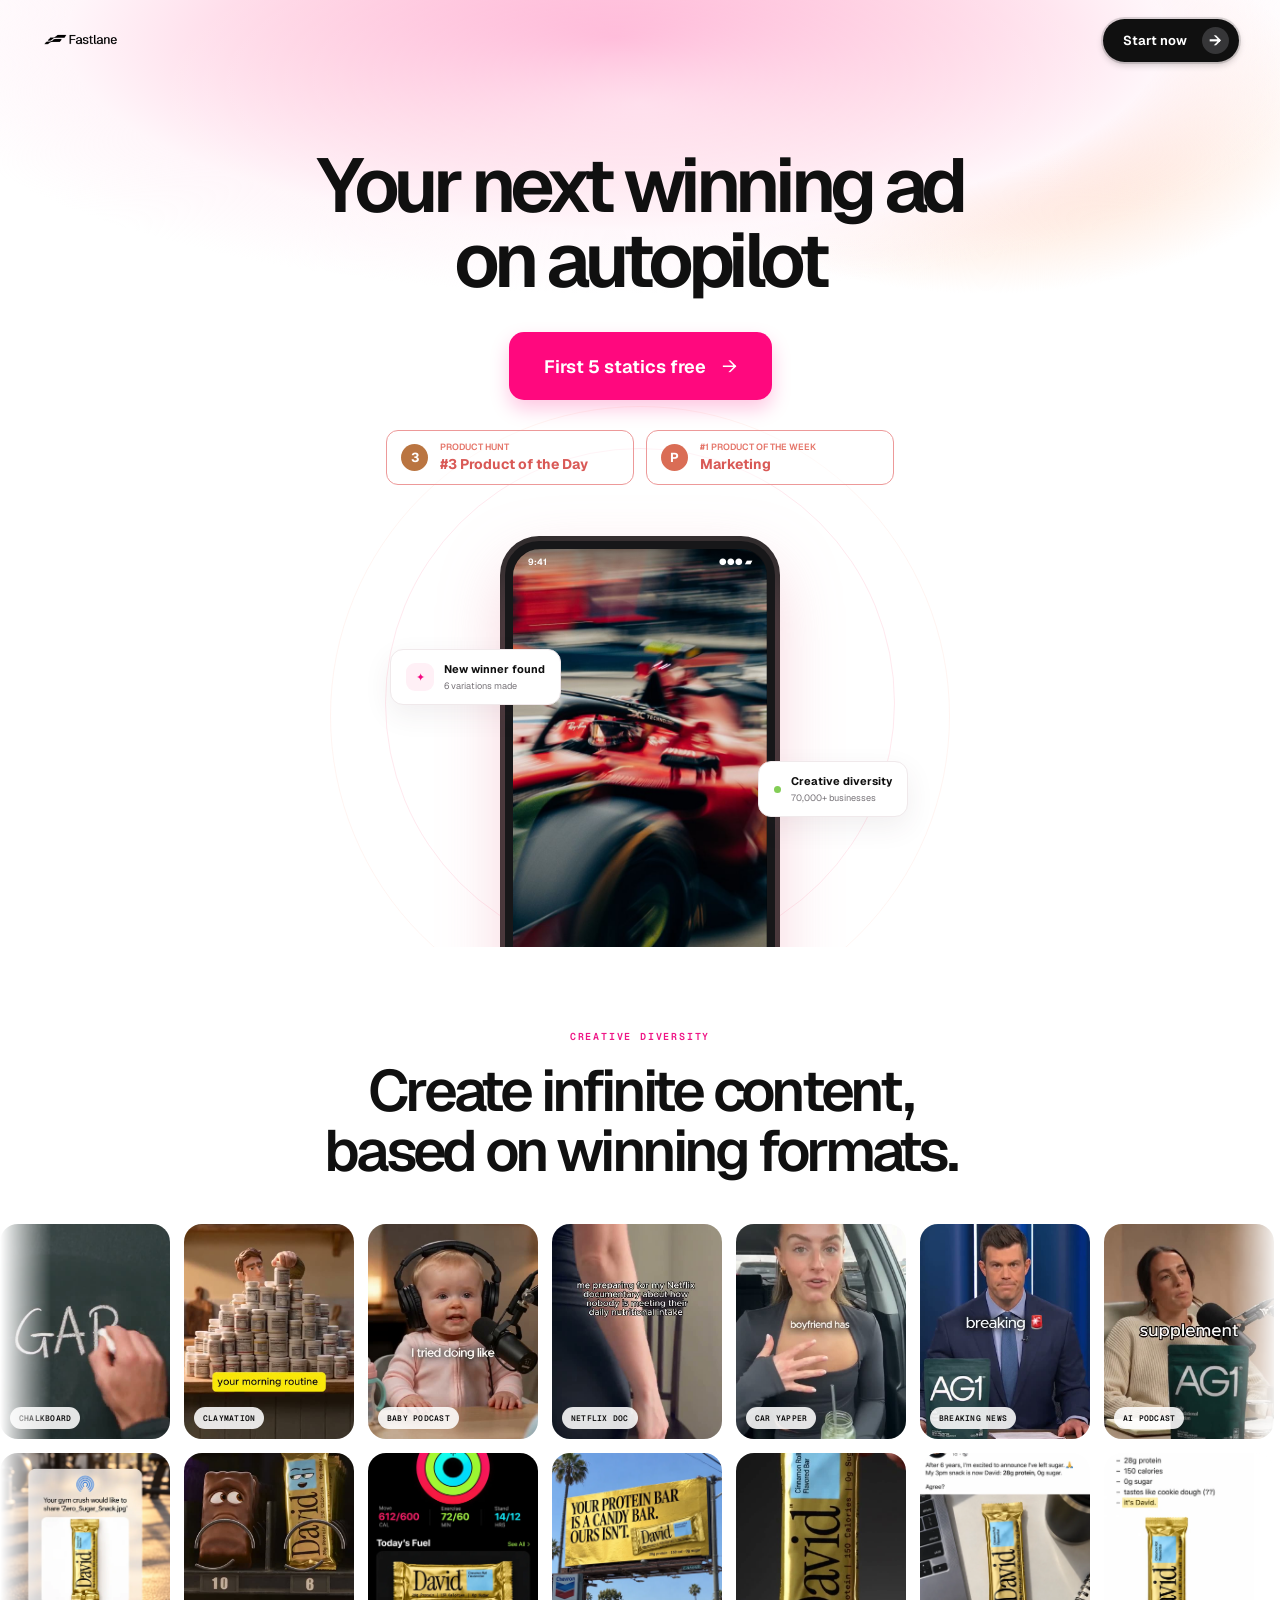
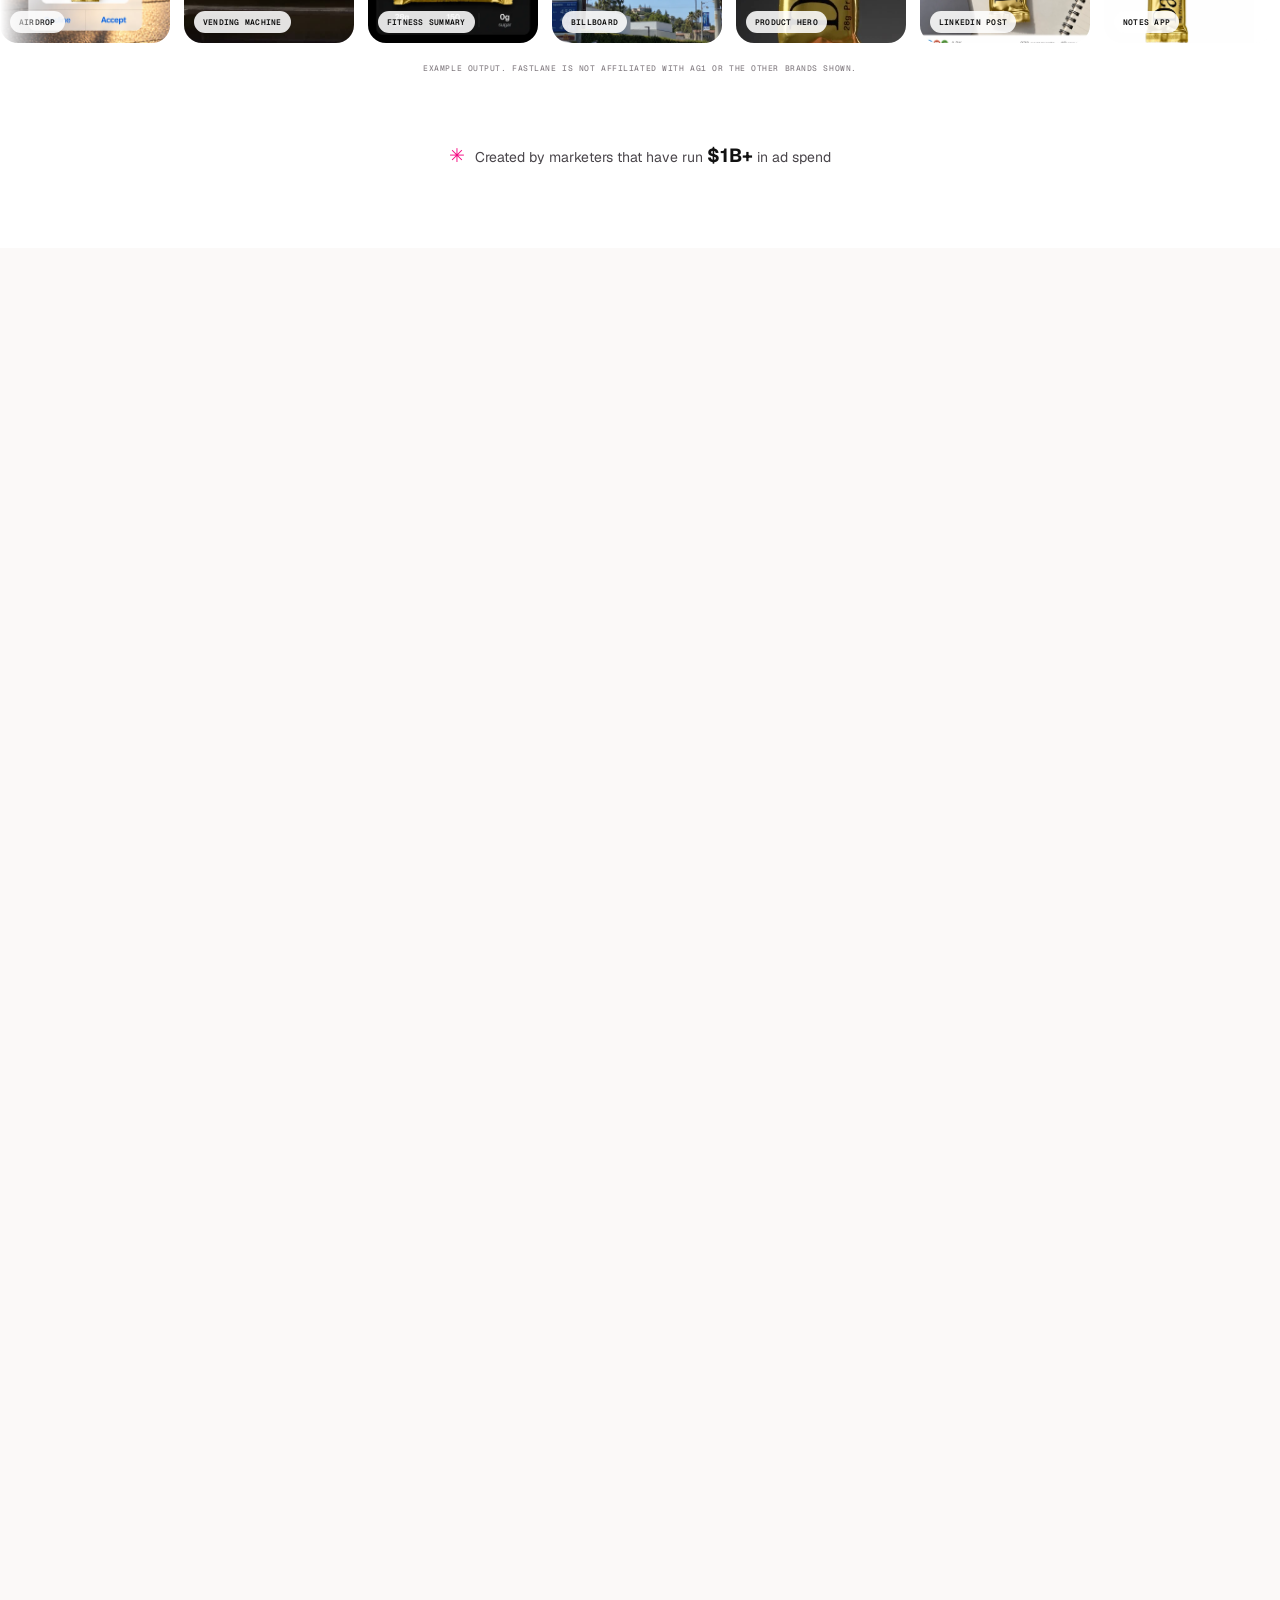
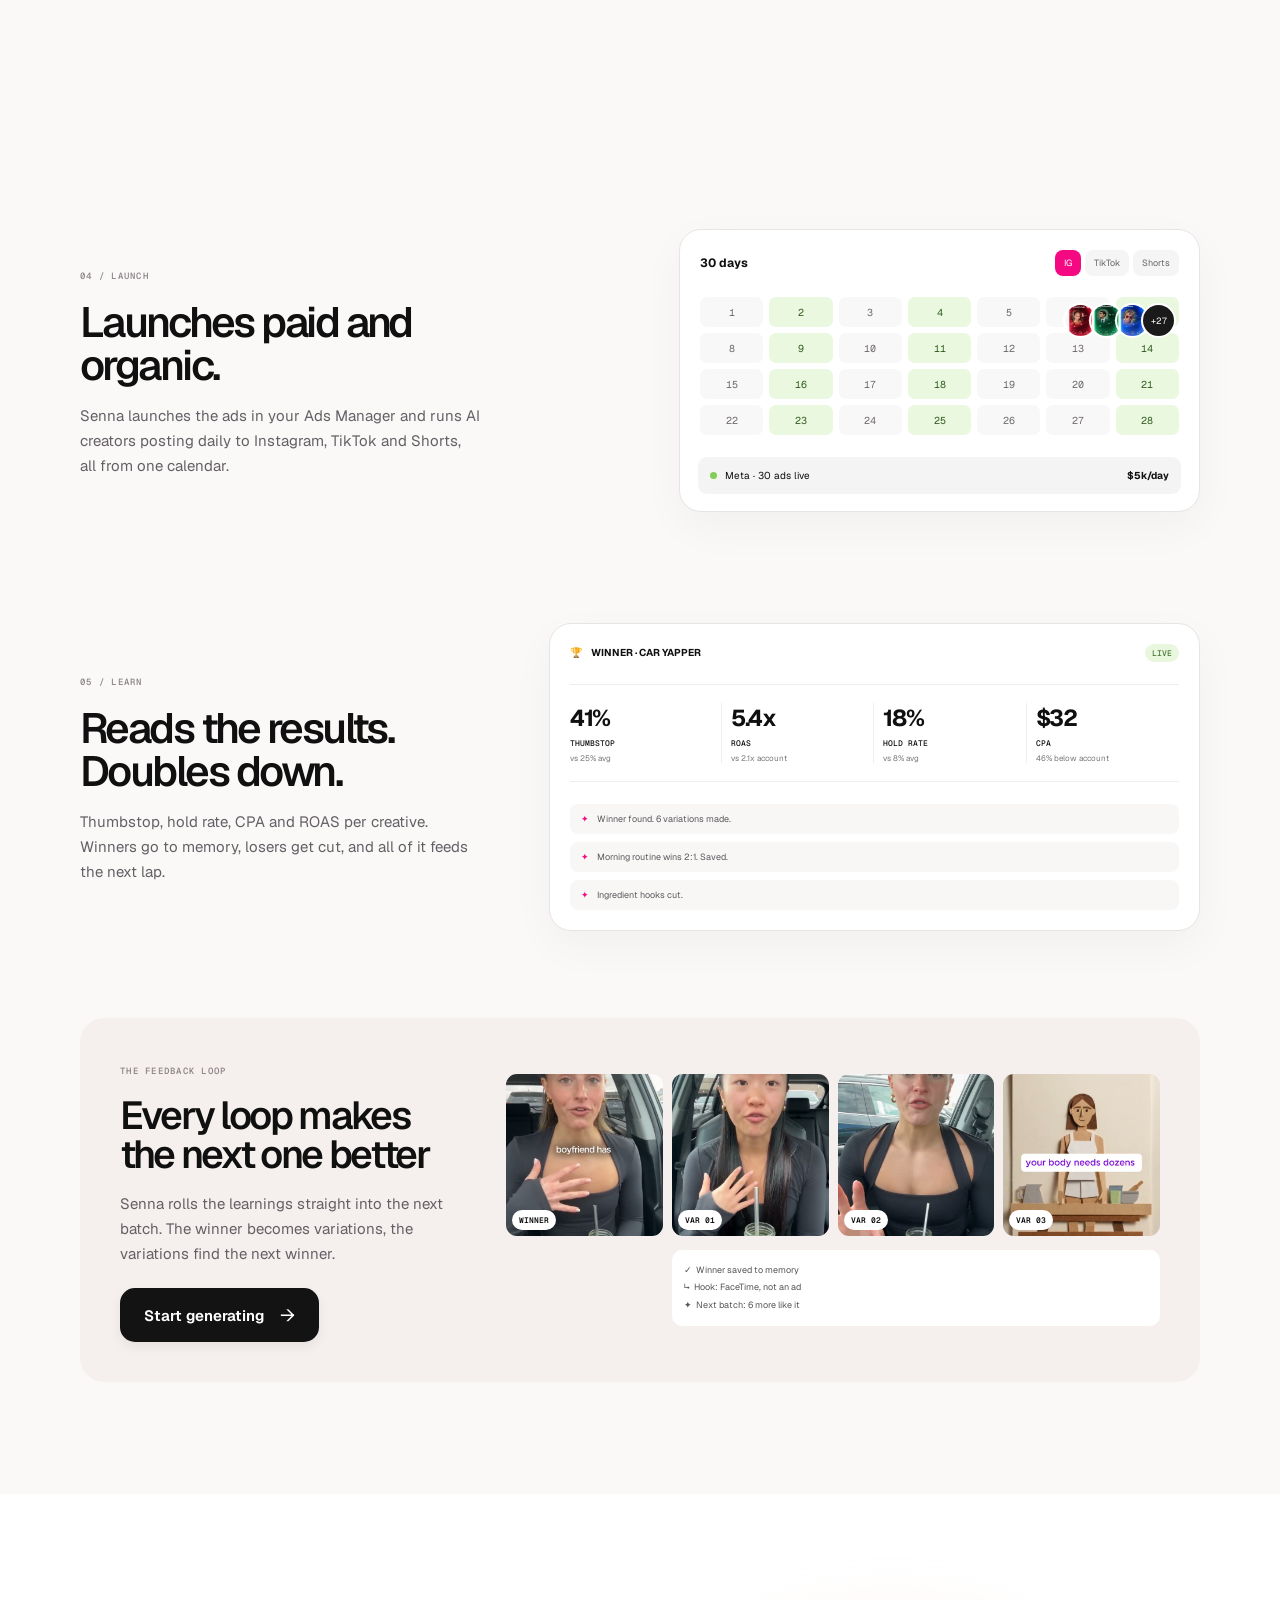
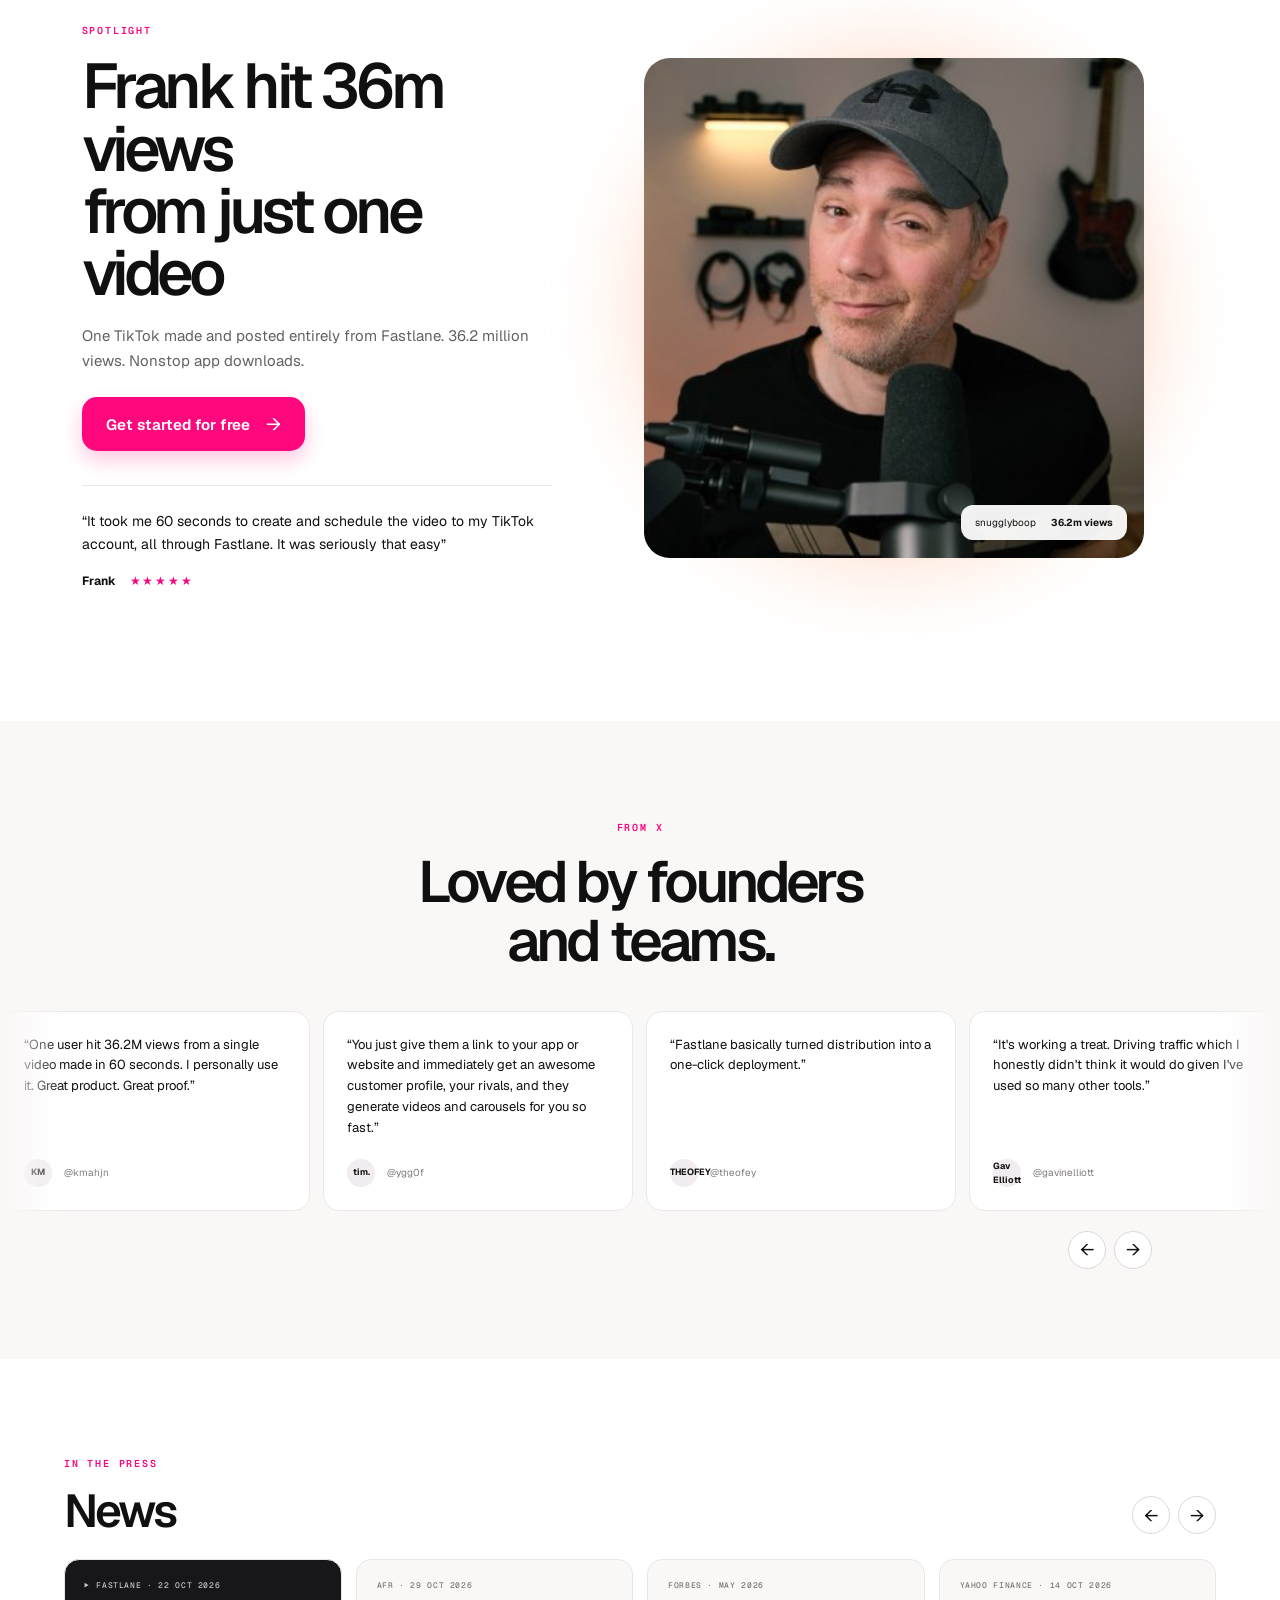
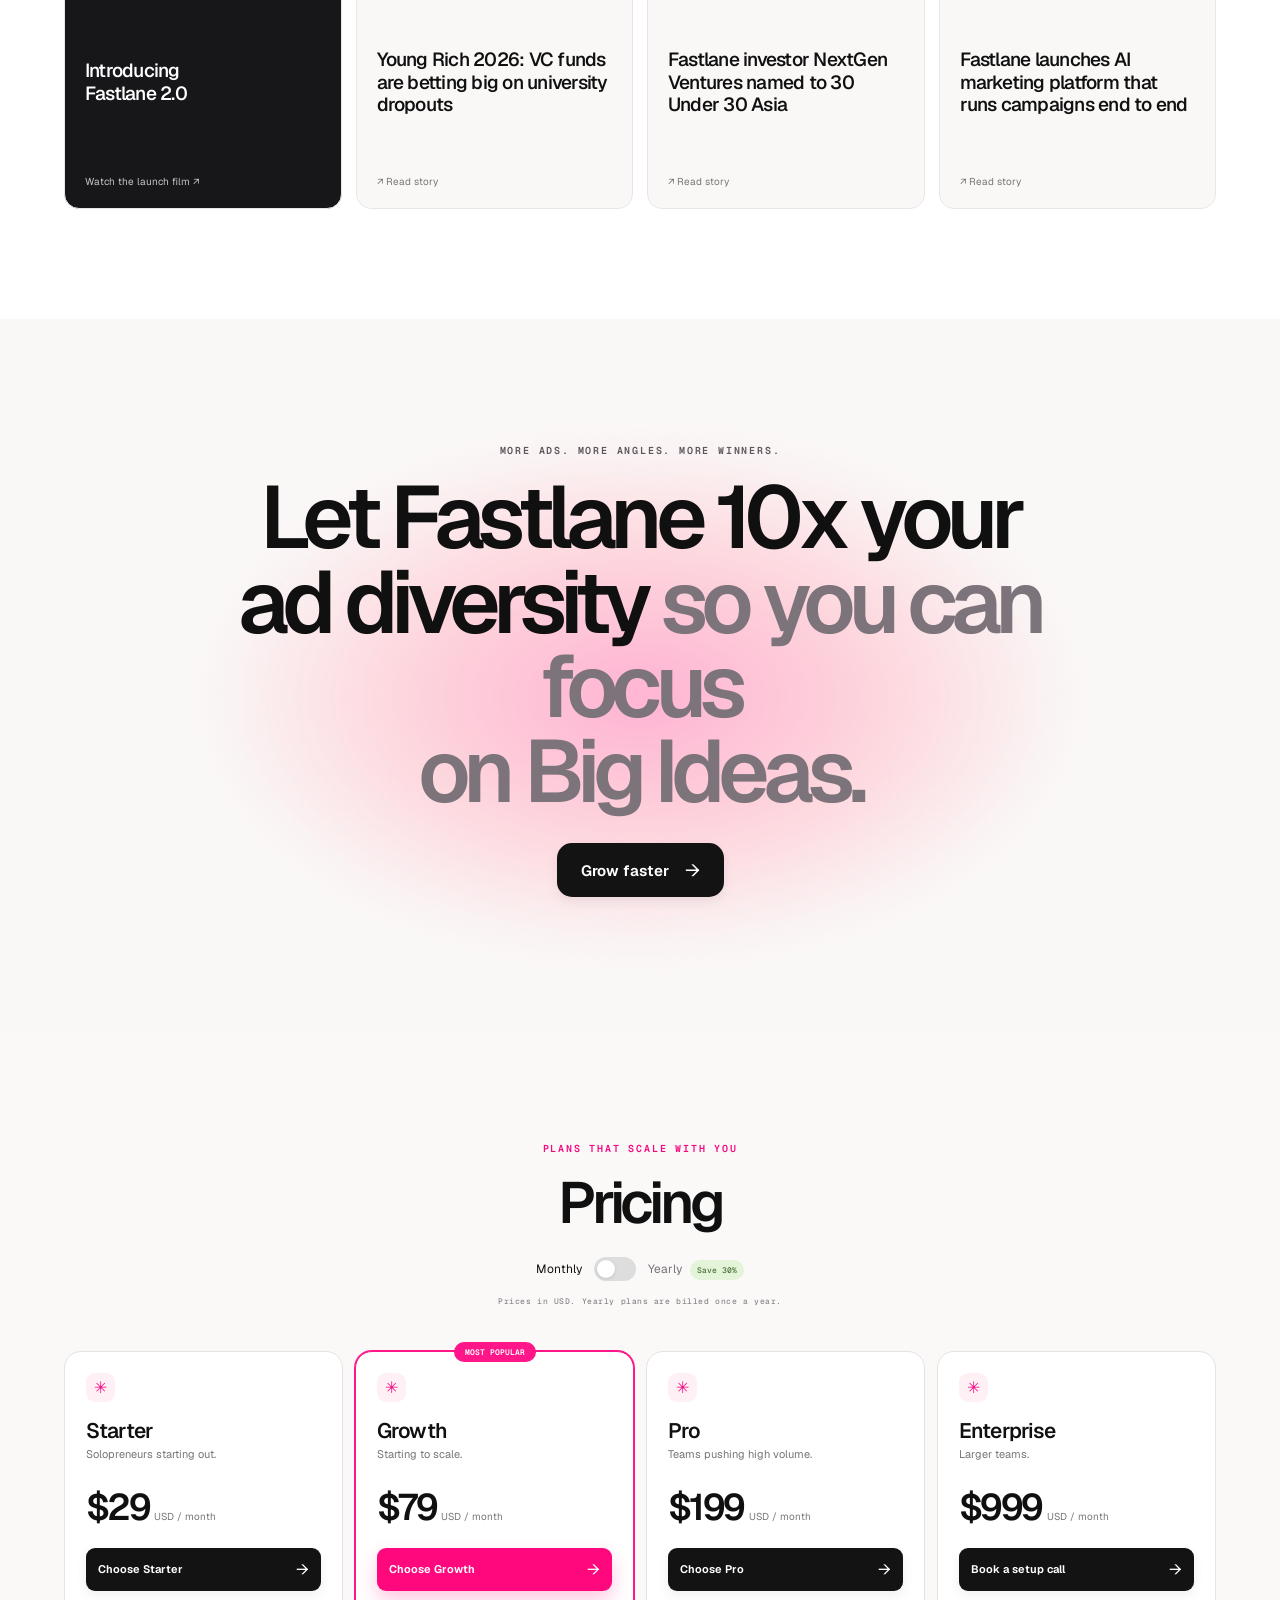
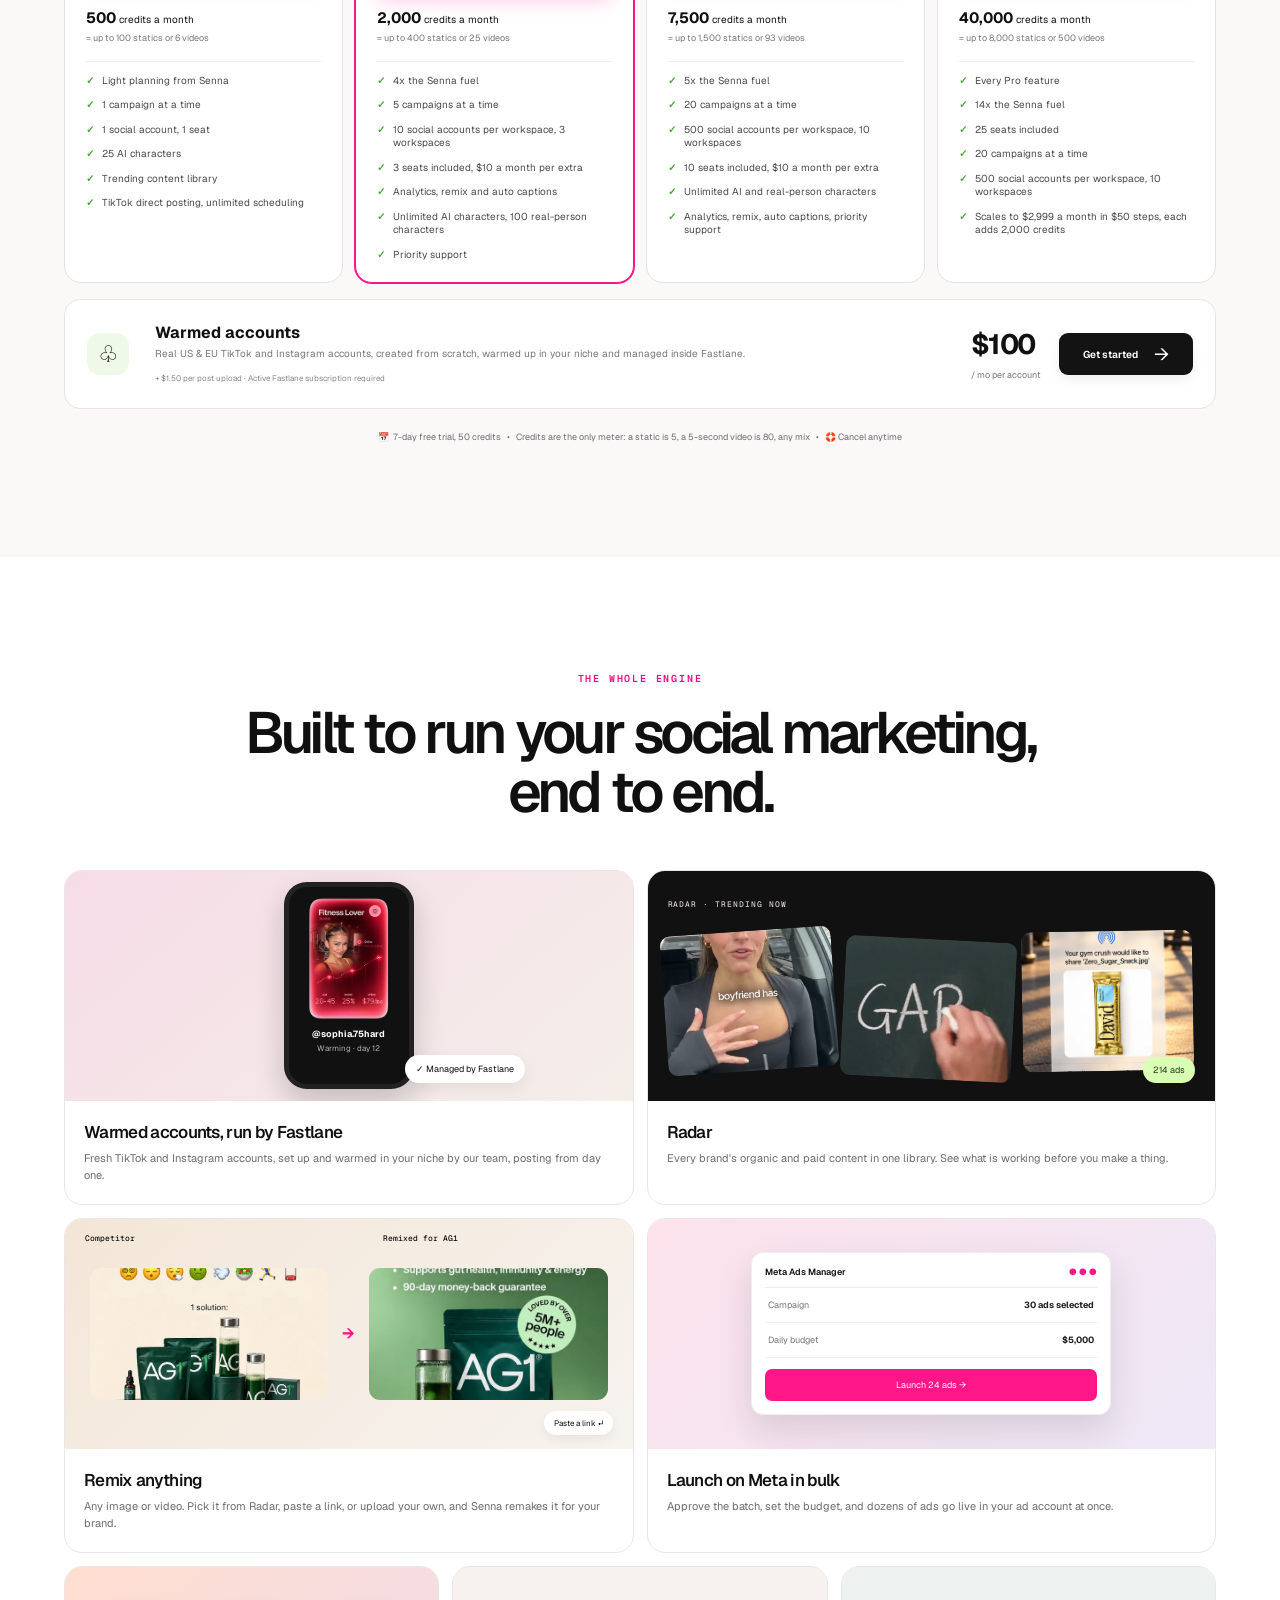
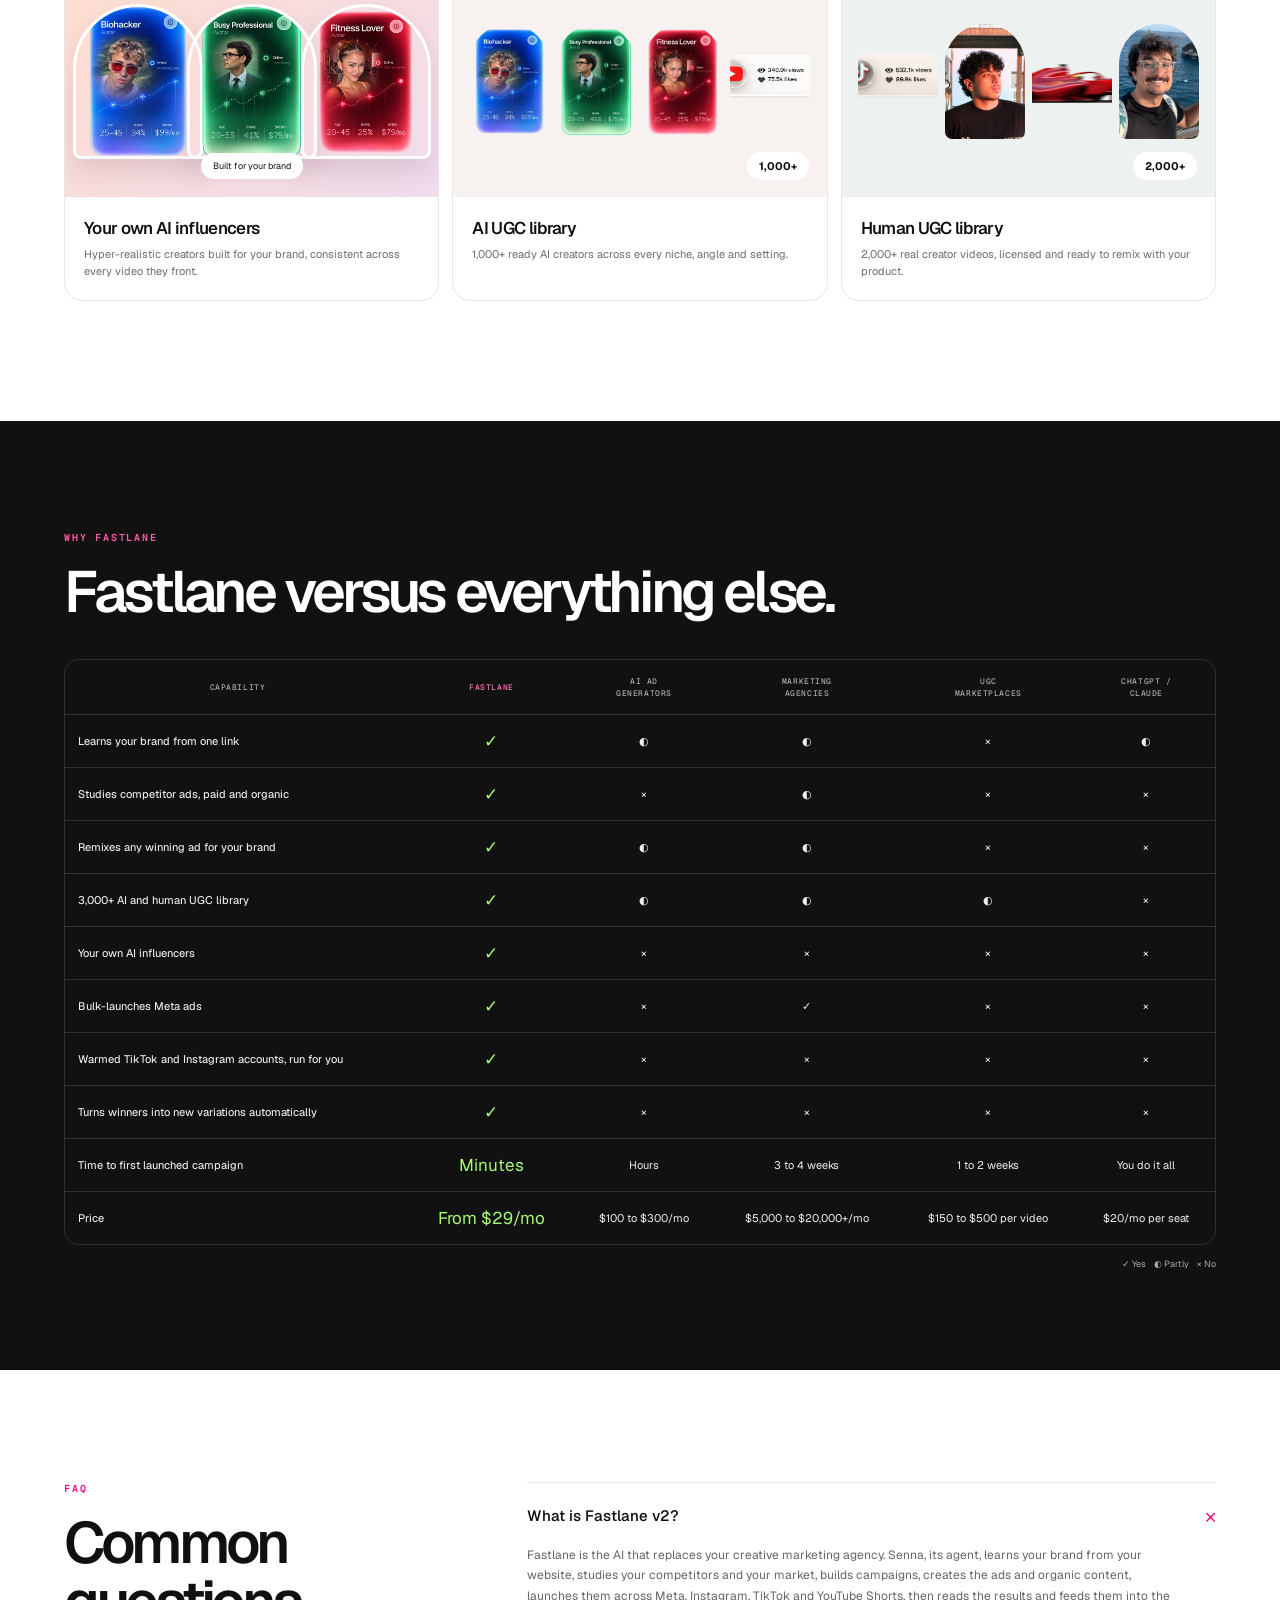
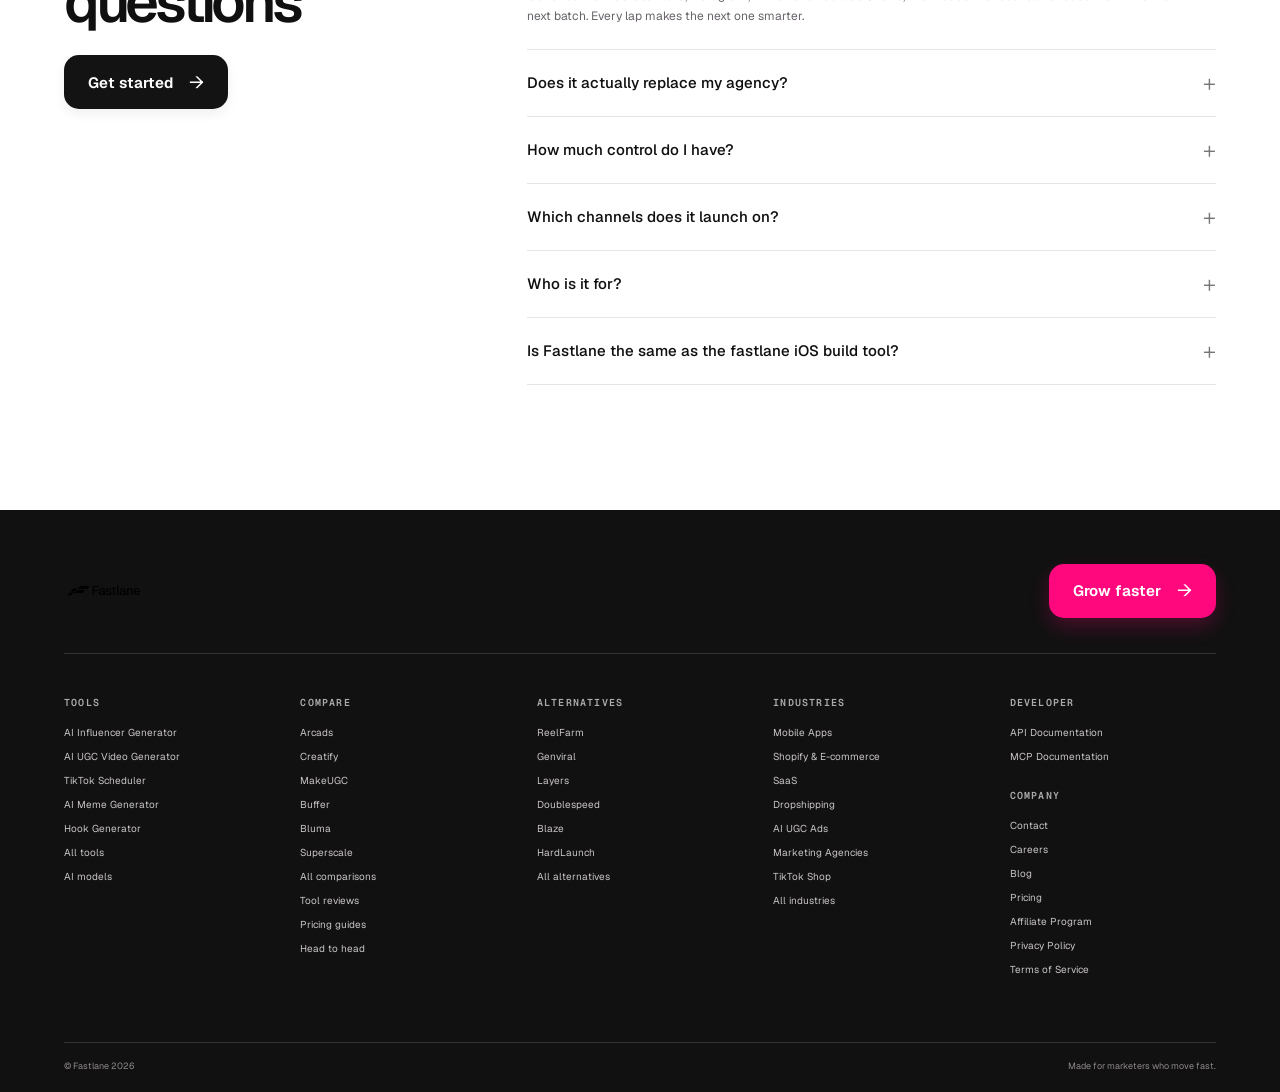
==== index.html @ 66366576 "chore: initialize Aether beta workspace" ====
<!doctype html>
<html lang="en">
<head>
  <meta charset="utf-8">
  <meta name="viewport" content="width=device-width, initial-scale=1">
  <meta name="theme-color" content="#fff8fb">
  <meta name="description" content="Create, launch and scale winning ads with AI. Fastlane learns your brand, creates campaigns and doubles down on what works.">
  <title>Fastlane — Your next winning ad on autopilot</title>
  <link rel="preload" href="assets/Geist_Variable-s.p.0mrjj4bg00-he.woff2" as="font" type="font/woff2" crossorigin>
  <link rel="preload" href="assets/GeistMono_Variable.p.3ms9vq719j3f8.woff2" as="font" type="font/woff2" crossorigin>
  <link rel="stylesheet" href="styles.css">
</head>
<body>
  <header class="site-header">
    <a class="brand" href="#top" aria-label="Fastlane home"><img class="brand-image" src="assets/cCRVzU10YRsZPy9YRYGjZS5Obk.png" alt="Fastlane"></a>
    <a class="header-cta" href="/login.html">Start now <span>→</span></a>
  </header>
  <main id="top">
    <section class="hero">
      <div class="hero-copy reveal">
        <p class="eyebrow">Your AI marketing agent</p>
        <h1>Your next winning ad<br>on autopilot</h1>
        <a class="button button-pink" href="/login.html">First 5 statics free <span>→</span></a>
        <div class="launch-badges" aria-label="Product Hunt awards">
          <a href="https://www.producthunt.com/products/fastlane-3" class="launch-badge"><b class="medal">3</b><span><small>PRODUCT HUNT</small><strong>#3 Product of the Day</strong></span></a>
          <a href="https://www.producthunt.com/products/fastlane-3" class="launch-badge"><b class="ph">P</b><span><small>#1 PRODUCT OF THE WEEK</small><strong>Marketing</strong></span></a>
        </div>
      </div>
      <div class="hero-reel reveal">
        <div class="hero-orbit orbit-one"></div><div class="hero-orbit orbit-two"></div>
        <div class="phone-frame"><div class="phone-top"><span>9:41</span><span>●●●  ▰</span></div><img src="assets/1HBFWPfPYOKKfu3aSBMDZZ5aQo.jpg" alt="A vertical Fastlane creative preview"><div class="phone-caption"><span class="play">▶</span><span>POV: your next winning ad</span></div></div>
        <div class="float-note note-left"><span class="note-icon">✦</span><span><b>New winner found</b><small>6 variations made</small></span></div>
        <div class="float-note note-right"><span class="green-dot"></span><span><b>Creative diversity</b><small>70,000+ businesses</small></span></div>
        <span class="reel-label">MADE WITH FASTLANE</span>
      </div>
      <p class="business-proof">✳ &nbsp;70,000+ businesses in the Fastlane</p>
    </section>

    <section class="creative section-pad" aria-labelledby="creative-title">
      <div class="section-heading reveal"><p class="eyebrow">Creative diversity</p><h2 id="creative-title">Create infinite content,<br>based on winning formats.</h2></div>
      <div class="marquee-window" aria-label="Examples of ads Senna made">
        <div class="marquee-track">
          <div class="creative-card"><img src="assets/v2-ag1-chalkboard-poster.jpg" alt="Chalkboard ad format"><span>CHALKBOARD</span></div>
          <div class="creative-card"><img src="assets/v2-ag1-claymation-poster.jpg" alt="Claymation ad format"><span>CLAYMATION</span></div>
          <div class="creative-card"><img src="assets/v2-ag1-baby-podcast-poster.jpg" alt="Baby podcast ad format"><span>BABY PODCAST</span></div>
          <div class="creative-card"><img src="assets/v2-ag1-netflix-doco-poster.jpg" alt="Netflix documentary ad format"><span>NETFLIX DOC</span></div>
          <div class="creative-card"><img src="assets/v2-ag1-car-yapper-poster.jpg" alt="Car yapper ad format"><span>CAR YAPPER</span></div>
          <div class="creative-card"><img src="assets/v2-ag1-breaking-news-poster.jpg" alt="Breaking news ad format"><span>BREAKING NEWS</span></div>
          <div class="creative-card"><img src="assets/v2-ag1-ai-podcast-poster.jpg" alt="AI podcast ad format"><span>AI PODCAST</span></div>
          <div class="creative-card"><img src="assets/v2-ag1-papermation-poster.jpg" alt="Papermation ad format"><span>PAPERMATION</span></div>
          <div class="creative-card"><img src="assets/v2-ag1-trolley-remix-poster.jpg" alt="Trolley remix ad format"><span>TROLLEY REMIX</span></div>
          <div class="creative-card"><img src="assets/v2-ag1-pills-poster.jpg" alt="Pills ad format"><span>PILLS</span></div>
        </div>
      </div>
      <div class="marquee-window second-row"><div class="marquee-track reverse">
        <div class="creative-card"><img src="assets/v2-fmt-airdrop.webp" alt="AirDrop ad format"><span>AIRDROP</span></div>
        <div class="creative-card"><img src="assets/v2-fmt-vending-machine-poster.jpg" alt="Vending machine ad format"><span>VENDING MACHINE</span></div>
        <div class="creative-card"><img src="assets/v2-fmt-fitness-summary.webp" alt="Fitness summary ad format"><span>FITNESS SUMMARY</span></div>
        <div class="creative-card"><img src="assets/v2-fmt-billboard.webp" alt="Billboard ad format"><span>BILLBOARD</span></div>
        <div class="creative-card"><img src="assets/v2-fmt-product-hero-poster.jpg" alt="Product hero ad format"><span>PRODUCT HERO</span></div>
        <div class="creative-card"><img src="assets/v2-fmt-linkedin-post.webp" alt="LinkedIn post ad format"><span>LINKEDIN POST</span></div>
        <div class="creative-card"><img src="assets/v2-fmt-notes-app.webp" alt="Notes app ad format"><span>NOTES APP</span></div>
        <div class="creative-card"><img src="assets/v2-fmt-snack-wrapped.webp" alt="Snack Wrapped ad format"><span>SNACK WRAPPED</span></div>
        <div class="creative-card"><img src="assets/v2-fmt-missing-poster.webp" alt="Missing poster ad format"><span>MISSING POSTER</span></div>
        <div class="creative-card"><img src="assets/v2-fmt-tweet.webp" alt="Tweet ad format"><span>TWEET</span></div>
        <div class="creative-card"><img src="assets/v2-fmt-ms-paint.webp" alt="MS Paint ad format"><span>MS PAINT</span></div>
      </div></div>
      <p class="fine-print">EXAMPLE OUTPUT. FASTLANE IS NOT AFFILIATED WITH AG1 OR THE OTHER BRANDS SHOWN.</p>
      <div class="spend-proof"><span class="proof-spark">✳</span>Created by marketers that have run <strong>$1B+</strong> in ad spend</div>
    </section>

    <section class="how section-pad" id="how-it-works">
      <div class="section-heading reveal"><p class="eyebrow">How it works</p><h2>One loop. Every channel.<br>Always getting smarter.</h2></div>
      <article class="step step-brand reveal">
        <div class="step-copy"><span class="step-num">01 / LEARN</span><h3>Learns your brand</h3><p>Give Senna a URL. It pulls your product, palette and tone of voice, then scans every ad you have ever run and tells you what is actually working.</p></div>
        <div class="dashboard brand-dashboard"><div class="dash-top"><span class="senna-badge">✳ SENNA</span><span class="url-chip">drinkag1.com <b>↗</b></span></div><div class="brand-profile"><div class="ag1-bottles"><img src="assets/v2-ag1-pouch-cut.webp" alt="AG1 pouch"><img src="assets/v2-ag1-sachet-cut.webp" alt="AG1 sachet"><img src="assets/v2-ag1-shaker-cut.webp" alt="AG1 shaker"></div><div><span class="dash-label">BRAND VOICE</span><div class="tone-tags"><i>Science-backed</i><i>Simple</i><i>Warm</i><i>Never hypey</i></div></div></div><div class="stat-grid"><div><b>1,032</b><small>ads scanned</small></div><div><b>528</b><small>days, top ad</small></div><div><b>48%</b><small>discount-led</small></div><div><b>40%</b><small>no captions</small></div><div><b>2/wk</b><small>organic posts</small></div></div></div>
      </article>
      <article class="step step-research reveal">
        <div class="step-copy"><span class="step-num">02 / RESEARCH</span><h3>Studies your competitors and your customers.</h3><p>Senna reads your competitors’ ads and organic posts and thousands of reviews across Reddit and Amazon, then finds the audiences they are missing.</p><div class="research-proof"><b>12,000+</b><span>reviews read</span><b>214</b><span>day top rival ad</span></div></div>
        <div class="audience-board"><div class="audience-card"><img src="assets/v2-avatar-biohacker.webp" alt="Biohacker audience"><div><b>Biohacker</b><small>Science-backed · Stack staple</small></div></div><div class="audience-card"><img src="assets/v2-avatar-busy-pro.webp" alt="Busy professional audience"><div><b>Busy Professional</b><small>3pm slump · Under-served</small></div></div><div class="audience-card"><img src="assets/v2-avatar-fitness-lover.webp" alt="Fitness lover audience"><div><b>Fitness Lover</b><small>Stack swap · Pre-gym</small></div></div><div class="audience-insight">✦ &nbsp;Own all-day energy</div></div>
      </article>
      <article class="step step-create reveal">
        <div class="step-copy"><span class="step-num">03 / CREATE</span><h3>Creates the ads.</h3><p>Dozens of net-new concepts per campaign: competitor remixes, trending formats, AI creators, statics and memes. You approve, Senna makes.</p></div>
        <div class="create-board"><div class="dash-top"><span class="senna-badge">✳ SENNA</span><span class="ready">30 ads ready <button type="button">Approve all</button></span></div><div class="remix-pair"><figure><img src="assets/v2-static-99-problems.webp" alt="Competitor static ad"><figcaption>COMPETITOR</figcaption></figure><span class="remix-arrow">→</span><figure><img src="assets/v2-static-truth-ag1.webp" alt="AG1 remix of the competitor ad"><figcaption>AG1 REMIX</figcaption></figure></div><div class="format-chips"><span>CHALKBOARD</span><span>CLAYMATION</span><span>BABY PODCAST</span><span>GREEN SCREEN</span><span>NOTES APP</span><span>ROUTINE</span><span>AI CREATOR</span><span>Q&amp;A STICKER</span></div></div>
      </article>
      <article class="step step-launch reveal">
        <div class="step-copy"><span class="step-num">04 / LAUNCH</span><h3>Launches paid and organic.</h3><p>Senna launches the ads in your Ads Manager and runs AI creators posting daily to Instagram, TikTok and Shorts, all from one calendar.</p></div>
        <div class="calendar-board"><div class="calendar-head"><b>30 days</b><div><span class="active">IG</span><span>TikTok</span><span>Shorts</span></div></div><div class="calendar-grid" aria-label="Content calendar"></div><div class="launch-status"><span class="green-dot"></span>Meta · 30 ads live <b>$5k/day</b></div><div class="creator-stack"><img src="assets/v2-avatar-fitness-lover.webp" alt="Creator"><img src="assets/v2-avatar-busy-pro.webp" alt="Creator"><img src="assets/v2-avatar-biohacker.webp" alt="Creator"><span>+27</span></div></div>
      </article>
      <article class="step step-results reveal">
        <div class="step-copy"><span class="step-num">05 / LEARN</span><h3>Reads the results.<br>Doubles down.</h3><p>Thumbstop, hold rate, CPA and ROAS per creative. Winners go to memory, losers get cut, and all of it feeds the next lap.</p></div>
        <div class="results-board"><div class="result-title"><span>🏆</span><b>WINNER · CAR YAPPER</b><span class="live-dot">LIVE</span></div><div class="result-stats"><div><b>41%</b><small>THUMBSTOP</small><span>vs 25% avg</span></div><div><b>5.4x</b><small>ROAS</small><span>vs 2.1x account</span></div><div><b>18%</b><small>HOLD RATE</small><span>vs 8% avg</span></div><div><b>$32</b><small>CPA</small><span>46% below account</span></div></div><ul class="activity"><li>Winner found. 6 variations made.</li><li>Morning routine wins 2:1. Saved.</li><li>Ingredient hooks cut.</li></ul></div>
      </article>
      <article class="loop-card reveal"><div><span class="step-num">THE FEEDBACK LOOP</span><h3>Every loop makes<br>the next one better</h3><p>Senna rolls the learnings straight into the next batch. The winner becomes variations, the variations find the next winner.</p><a class="button button-dark" href="/login.html">Start generating <span>→</span></a></div><div class="variation-row"><figure><img src="assets/v2-ag1-car-yapper-poster.jpg" alt="Winning ad"><figcaption>WINNER</figcaption></figure><figure><img src="assets/v2-ag1-yapper-var1-poster.jpg" alt="First variation"><figcaption>VAR 01</figcaption></figure><figure><img src="assets/v2-ag1-yapper-var2-poster.jpg" alt="Second variation"><figcaption>VAR 02</figcaption></figure><figure><img src="assets/v2-ag1-papermation-poster.jpg" alt="Third variation"><figcaption>VAR 03</figcaption></figure><div class="memory-note">✓ &nbsp;Winner saved to memory<br>↳ &nbsp;Hook: FaceTime, not an ad<br>✦ &nbsp;Next batch: 6 more like it</div></div></article>
    </section>

    <section class="spotlight section-pad">
      <div class="spotlight-copy reveal"><p class="eyebrow">Spotlight</p><h2>Frank hit 36m views<br>from just one video</h2><p>One TikTok made and posted entirely from Fastlane. 36.2 million views. Nonstop app downloads.</p><a class="button button-pink" href="/login.html">Get started for free <span>→</span></a><blockquote>“It took me 60 seconds to create and schedule the video to my TikTok account, all through Fastlane. It was seriously that easy”<footer><b>Frank</b><span>★★★★★</span></footer></blockquote></div>
      <div class="spotlight-visual reveal"><div class="spotlight-glow"></div><img src="assets/Cb95Iu8xbpZqBi8tyAycpXpVmhk.jpg" alt="Frank speaking to camera"><div class="views-pill">snugglyboop <b>36.2m views</b></div></div>
    </section>

    <section class="testimonials section-pad"><div class="section-heading reveal"><p class="eyebrow">From X</p><h2>Loved by founders<br>and teams.</h2></div><div class="quote-window"><div class="quote-track">
      <blockquote class="quote-card"><p>“One user hit 36.2M views from a single video made in 60 seconds. I personally use it. Great product. Great proof.”</p><footer><b>KM</b><span>@kmahjn</span></footer></blockquote>
      <blockquote class="quote-card"><p>“You just give them a link to your app or website and immediately get an awesome customer profile, your rivals, and they generate videos and carousels for you so fast.”</p><footer><b>tim.</b><span>@ygg0f</span></footer></blockquote>
      <blockquote class="quote-card"><p>“Fastlane basically turned distribution into a one-click deployment.”</p><footer><b>THEOFEY</b><span>@theofey</span></footer></blockquote>
      <blockquote class="quote-card"><p>“It's working a treat. Driving traffic which I honestly didn't think it would do given I've used so many other tools.”</p><footer><b>Gav Elliott</b><span>@gavinelliott</span></footer></blockquote>
      <blockquote class="quote-card"><p>“Absolutely wild leverage for small marketing teams. Turning a simple URL into high-volume video pipelines is brilliant.”</p><footer><b>Felixx</b><span>@am_felixx</span></footer></blockquote>
      <blockquote class="quote-card"><p>“Fastlane turned my app into an AI UGC ad, and somehow made it look natural.”</p><footer><b>Pekay</b><span>@InnovativeRichy</span></footer></blockquote>
      <blockquote class="quote-card"><p>“We're using Fastlane to market our product and we love it.”</p><footer><b>Sara Nambiar</b><span>@sara_nambiar</span></footer></blockquote>
    </div></div><div class="quote-controls"><button type="button" aria-label="Previous testimonials" data-quote="prev">←</button><button type="button" aria-label="Next testimonials" data-quote="next">→</button></div></section>

    <section class="news section-pad"><div class="news-heading"><div><p class="eyebrow">In the press</p><h2>News</h2></div><div class="news-controls"><button type="button" aria-label="Previous stories" data-news="prev">←</button><button type="button" aria-label="More stories" data-news="next">→</button></div></div><div class="news-window"><div class="news-track">
      <a class="news-card news-video" href="https://www.youtube.com/watch?v=GxIr400OhQw"><small>▶ FASTLANE · 22 OCT 2026</small><b>Introducing<br>Fastlane 2.0</b><span>Watch the launch film ↗</span></a>
      <a class="news-card" href="https://www.afr.com/"><small>AFR · 29 OCT 2026</small><b>Young Rich 2026: VC funds are betting big on university dropouts</b><span>↗ Read story</span></a>
      <a class="news-card" href="https://www.forbes.com/"><small>FORBES · MAY 2026</small><b>Fastlane investor NextGen Ventures named to 30 Under 30 Asia</b><span>↗ Read story</span></a>
      <a class="news-card" href="https://finance.yahoo.com/"><small>YAHOO FINANCE · 14 OCT 2026</small><b>Fastlane launches AI marketing platform that runs campaigns end to end</b><span>↗ Read story</span></a>
      <a class="news-card" href="https://www.producthunt.com/products/fastlane-3"><small>PRODUCT HUNT · OCT 2026</small><b>#3 Product of the Day, #1 of the Week in Marketing</b><span>↗ Read story</span></a>
    </div></div></section>

    <section class="big-idea"><div class="big-idea-glow"></div><p class="eyebrow">More ads. More angles. More winners.</p><h2>Let Fastlane 10x your<br>ad diversity<span> so you can focus<br>on Big Ideas.</span></h2><a class="button button-dark" href="/login.html">Grow faster <span>→</span></a></section>

    <section class="pricing section-pad" id="pricing"><div class="section-heading reveal"><p class="eyebrow">Plans that scale with you</p><h2>Pricing</h2><div class="billing-toggle"><span class="selected-label">Monthly</span><button type="button" role="switch" aria-checked="false" aria-label="Toggle yearly billing" class="switch"><span></span></button><span>Yearly <i>Save 30%</i></span></div><p class="fine-print pricing-note">Prices in USD. Yearly plans are billed once a year.</p></div>
      <div class="plan-grid">
        <article class="plan-card"><span class="plan-icon">✳</span><h3>Starter</h3><p>Solopreneurs starting out.</p><div class="price"><b data-month="29" data-year="20">$29</b><span>USD / month</span></div><a class="button button-dark" href="/login.html">Choose Starter <span>→</span></a><div class="credits"><b>500</b> credits a month <small>= up to 100 statics or 6 videos</small></div><ul><li>Light planning from Senna</li><li>1 campaign at a time</li><li>1 social account, 1 seat</li><li>25 AI characters</li><li>Trending content library</li><li>TikTok direct posting, unlimited scheduling</li></ul></article>
        <article class="plan-card popular"><span class="popular-tag">MOST POPULAR</span><span class="plan-icon">✳</span><h3>Growth</h3><p>Starting to scale.</p><div class="price"><b data-month="79" data-year="55">$79</b><span>USD / month</span></div><a class="button button-pink" href="/login.html">Choose Growth <span>→</span></a><div class="credits"><b>2,000</b> credits a month <small>= up to 400 statics or 25 videos</small></div><ul><li>4x the Senna fuel</li><li>5 campaigns at a time</li><li>10 social accounts per workspace, 3 workspaces</li><li>3 seats included, $10 a month per extra</li><li>Analytics, remix and auto captions</li><li>Unlimited AI characters, 100 real-person characters</li><li>Priority support</li></ul></article>
        <article class="plan-card"><span class="plan-icon">✳</span><h3>Pro</h3><p>Teams pushing high volume.</p><div class="price"><b data-month="199" data-year="139">$199</b><span>USD / month</span></div><a class="button button-dark" href="/login.html">Choose Pro <span>→</span></a><div class="credits"><b>7,500</b> credits a month <small>= up to 1,500 statics or 93 videos</small></div><ul><li>5x the Senna fuel</li><li>20 campaigns at a time</li><li>500 social accounts per workspace, 10 workspaces</li><li>10 seats included, $10 a month per extra</li><li>Unlimited AI and real-person characters</li><li>Analytics, remix, auto captions, priority support</li></ul></article>
        <article class="plan-card"><span class="plan-icon">✳</span><h3>Enterprise</h3><p>Larger teams.</p><div class="price"><b data-month="999" data-year="699">$999</b><span>USD / month</span></div><a class="button button-dark" href="https://www.usefastlane.ai/enterprise?src=pricing">Book a setup call <span>→</span></a><div class="credits"><b>40,000</b> credits a month <small>= up to 8,000 statics or 500 videos</small></div><ul><li>Every Pro feature</li><li>14x the Senna fuel</li><li>25 seats included</li><li>20 campaigns at a time</li><li>500 social accounts per workspace, 10 workspaces</li><li>Scales to $2,999 a month in $50 steps, each adds 2,000 credits</li></ul></article>
      </div>
      <div class="warmed-card"><div class="warmed-icon">♧</div><div><h3>Warmed accounts</h3><p>Real US &amp; EU TikTok and Instagram accounts, created from scratch, warmed up in your niche and managed inside Fastlane.</p><small>+ $1.50 per post upload · Active Fastlane subscription required</small></div><div class="warmed-price"><b>$100</b><span>/ mo per account</span></div><a class="button button-dark" href="/login.html">Get started <span>→</span></a></div>
      <p class="pricing-foot">📅 &nbsp;7-day free trial, 50 credits &nbsp; • &nbsp; Credits are the only meter: a static is 5, a 5-second video is 80, any mix &nbsp; • &nbsp; 🛟 Cancel anytime</p>
    </section>

    <section class="features section-pad" id="features"><div class="section-heading reveal"><p class="eyebrow">The whole engine</p><h2>Built to run your social marketing,<br>end to end.</h2></div><div class="feature-grid">
      <article class="feature-card feature-warm"><div class="feature-art account-art"><div class="account-phone"><div class="phone-notch"></div><img src="assets/v2-avatar-fitness-lover.webp" alt="Creator account"><b>@sophia.75hard</b><small>Warming · day 12</small></div><span class="managed-pill">✓ Managed by Fastlane</span></div><h3>Warmed accounts, run by Fastlane</h3><p>Fresh TikTok and Instagram accounts, set up and warmed in your niche by our team, posting from day one.</p></article>
      <article class="feature-card feature-radar"><div class="feature-art radar-art"><span class="radar-label">RADAR · TRENDING NOW</span><div class="radar-tiles"><img src="assets/v2-ag1-car-yapper-poster.jpg" alt="Popular ad"><img src="assets/v2-ag1-chalkboard-poster.jpg" alt="Popular ad"><img src="assets/v2-fmt-airdrop.webp" alt="Popular ad"></div><span class="floating-count">214 ads</span></div><h3>Radar</h3><p>Every brand's organic and paid content in one library. See what is working before you make a thing.</p></article>
      <article class="feature-card feature-remix"><div class="feature-art remix-art"><img src="assets/v2-static-99-problems.webp" alt="Competitor ad"><span>Competitor</span><b>→</b><img src="assets/v2-static-truth-ag1.webp" alt="Remixed AG1 ad"><span>Remixed for AG1</span><div class="paste-chip">Paste a link ↵</div></div><h3>Remix anything</h3><p>Any image or video. Pick it from Radar, paste a link, or upload your own, and Senna remakes it for your brand.</p></article>
      <article class="feature-card feature-launch"><div class="feature-art launch-art"><div class="launch-window"><div>Meta Ads Manager <span>● ● ●</span></div><div class="launch-row">Campaign <b>30 ads selected</b></div><div class="launch-row">Daily budget <b>$5,000</b></div><button>Launch 24 ads →</button></div></div><h3>Launch on Meta in bulk</h3><p>Approve the batch, set the budget, and dozens of ads go live in your ad account at once.</p></article>
      <article class="feature-card feature-influencer"><div class="feature-art influencer-art"><div><img src="assets/v2-avatar-biohacker.webp" alt="AI creator"><img src="assets/v2-avatar-busy-pro.webp" alt="AI creator"><img src="assets/v2-avatar-fitness-lover.webp" alt="AI creator"></div><span>Built for your brand</span></div><h3>Your own AI influencers</h3><p>Hyper-realistic creators built for your brand, consistent across every video they front.</p></article>
      <article class="feature-card feature-ai"><div class="feature-art library-art"><div class="portrait-grid"><img src="assets/v2-avatar-biohacker.webp" alt="AI UGC creator"><img src="assets/v2-avatar-busy-pro.webp" alt="AI UGC creator"><img src="assets/v2-avatar-fitness-lover.webp" alt="AI UGC creator"><img src="assets/2pOMyLGlfvhSKkdDR7LTGU8zFfI.png" alt="AI UGC creator"></div><b>1,000+</b></div><h3>AI UGC library</h3><p>1,000+ ready AI creators across every niche, angle and setting.</p></article>
      <article class="feature-card feature-human"><div class="feature-art human-art"><div class="portrait-grid"><img src="assets/zzXiu6PVYOp1Ffd1GY0CkThzeV8.png" alt="UGC creator"><img src="assets/ZBNmFJXd200GE6SX493nUzTBxQ.jpg" alt="UGC creator"><img src="assets/d5cMFM9TqZnBz5hOiBNM5lZw58.png" alt="UGC creator"><img src="assets/XivMmgpidqC1ftvMQpuDShYcU.png" alt="UGC creator"></div><b>2,000+</b></div><h3>Human UGC library</h3><p>2,000+ real creator videos, licensed and ready to remix with your product.</p></article>
    </div></section>

    <section class="compare section-pad" id="compare"><p class="eyebrow">Why Fastlane</p><h2>Fastlane versus everything else.</h2><div class="table-wrap"><table><thead><tr><th>CAPABILITY</th><th>FASTLANE</th><th>AI AD<br>GENERATORS</th><th>MARKETING<br>AGENCIES</th><th>UGC<br>MARKETPLACES</th><th>CHATGPT /<br>CLAUDE</th></tr></thead><tbody>
      <tr><th>Learns your brand from one link</th><td>✓</td><td>◐</td><td>◐</td><td>×</td><td>◐</td></tr>
      <tr><th>Studies competitor ads, paid and organic</th><td>✓</td><td>×</td><td>◐</td><td>×</td><td>×</td></tr>
      <tr><th>Remixes any winning ad for your brand</th><td>✓</td><td>◐</td><td>◐</td><td>×</td><td>×</td></tr>
      <tr><th>3,000+ AI and human UGC library</th><td>✓</td><td>◐</td><td>◐</td><td>◐</td><td>×</td></tr>
      <tr><th>Your own AI influencers</th><td>✓</td><td>×</td><td>×</td><td>×</td><td>×</td></tr>
      <tr><th>Bulk-launches Meta ads</th><td>✓</td><td>×</td><td>✓</td><td>×</td><td>×</td></tr>
      <tr><th>Warmed TikTok and Instagram accounts, run for you</th><td>✓</td><td>×</td><td>×</td><td>×</td><td>×</td></tr>
      <tr><th>Turns winners into new variations automatically</th><td>✓</td><td>×</td><td>×</td><td>×</td><td>×</td></tr>
      <tr><th>Time to first launched campaign</th><td>Minutes</td><td>Hours</td><td>3 to 4 weeks</td><td>1 to 2 weeks</td><td>You do it all</td></tr>
      <tr><th>Price</th><td>From $29/mo</td><td>$100 to $300/mo</td><td>$5,000 to $20,000+/mo</td><td>$150 to $500 per video</td><td>$20/mo per seat</td></tr>
    </tbody></table></div><p class="table-legend">✓ Yes &nbsp;&nbsp; ◐ Partly &nbsp;&nbsp; × No</p></section>

    <section class="faq section-pad" id="faq"><div class="faq-heading"><div><p class="eyebrow">FAQ</p><h2>Common questions</h2></div><a class="button button-dark" href="/login.html">Get started <span>→</span></a></div><div class="faq-list">
      <details open><summary>What is Fastlane v2?</summary><p>Fastlane is the AI that replaces your creative marketing agency. Senna, its agent, learns your brand from your website, studies your competitors and your market, builds campaigns, creates the ads and organic content, launches them across Meta, Instagram, TikTok and YouTube Shorts, then reads the results and feeds them into the next batch. Every lap makes the next one smarter.</p></details>
      <details><summary>Does it actually replace my agency?</summary><p>Senna handles the research, creative production, launch and optimization loop. Your team stays in control: you review concepts and approve campaigns before they go live.</p></details>
      <details><summary>How much control do I have?</summary><p>You approve the creative and campaign before launch. Senna gives you a clear view of what is working and recommends what to make next.</p></details>
      <details><summary>Which channels does it launch on?</summary><p>Fastlane supports Meta ads and organic publishing to Instagram, TikTok and YouTube Shorts.</p></details>
      <details><summary>Who is it for?</summary><p>Fastlane is built for founders, solopreneurs and growth teams who want to make and test more creative without adding an agency-sized team.</p></details>
      <details><summary>Is Fastlane the same as the fastlane iOS build tool?</summary><p>No. This is Fastlane, the AI marketing platform for creating, launching and learning from ads.</p></details>
    </div></section>
  </main>
  <footer class="site-footer">
    <div class="footer-top"><a class="brand" href="#top" aria-label="Fastlane home"><img class="brand-image" src="assets/cCRVzU10YRsZPy9YRYGjZS5Obk.png" alt="Fastlane"></a><a class="button button-pink" href="/login.html">Grow faster <span>→</span></a></div>
    <div class="footer-links">
      <div><h3>Tools</h3><a href="#features">AI Influencer Generator</a><a href="#features">AI UGC Video Generator</a><a href="#features">TikTok Scheduler</a><a href="#features">AI Meme Generator</a><a href="#features">Hook Generator</a><a href="#features">All tools</a><a href="#features">AI models</a></div>
      <div><h3>Compare</h3><a href="#compare">Arcads</a><a href="#compare">Creatify</a><a href="#compare">MakeUGC</a><a href="#compare">Buffer</a><a href="#compare">Bluma</a><a href="#compare">Superscale</a><a href="#compare">All comparisons</a><a href="#compare">Tool reviews</a><a href="#compare">Pricing guides</a><a href="#compare">Head to head</a></div>
      <div><h3>Alternatives</h3><a href="#compare">ReelFarm</a><a href="#compare">Genviral</a><a href="#compare">Layers</a><a href="#compare">Doublespeed</a><a href="#compare">Blaze</a><a href="#compare">HardLaunch</a><a href="#compare">All alternatives</a></div>
      <div><h3>Industries</h3><a href="#features">Mobile Apps</a><a href="#features">Shopify &amp; E-commerce</a><a href="#features">SaaS</a><a href="#features">Dropshipping</a><a href="#features">AI UGC Ads</a><a href="#features">Marketing Agencies</a><a href="#features">TikTok Shop</a><a href="#features">All industries</a></div>
      <div><h3>Developer</h3><a href="https://developers.usefastlane.ai/">API Documentation</a><a href="https://developers.usefastlane.ai/">MCP Documentation</a><h3 class="company-heading">Company</h3><a href="https://www.usefastlane.ai/contact">Contact</a><a href="https://www.usefastlane.ai/careers">Careers</a><a href="https://www.usefastlane.ai/blog">Blog</a><a href="#pricing">Pricing</a><a href="https://fastlane.affonso.io/">Affiliate Program</a><a href="https://www.usefastlane.ai/privacy-policy">Privacy Policy</a><a href="https://www.usefastlane.ai/terms-of-service">Terms of Service</a></div>
    </div><div class="footer-bottom"><span>© Fastlane 2026</span><span>Made for marketers who move fast.</span></div>
  </footer>
  <script src="script.js" defer></script>
</body>
</html>
---- styles.css ----
@font-face{font-family:Geist;src:url('assets/Geist_Variable-s.p.0mrjj4bg00-he.woff2') format('woff2');font-style:normal;font-weight:100 900;font-display:swap}
@font-face{font-family:GeistMono;src:url('assets/GeistMono_Variable.p.3ms9vq719j3f8.woff2') format('woff2');font-style:normal;font-weight:100 900;font-display:swap}
:root{--ink:#101010;--muted:#68666a;--paper:#fff;--pink:#f50982;--pink2:#ff73a8;--line:#eae7e8;--mint:#bafa7d;--soft:#fff5f8;--mono:GeistMono,monospace;--radius:22px}
*{box-sizing:border-box}html{scroll-behavior:smooth;scroll-padding-top:90px}body{margin:0;background:var(--paper);color:var(--ink);font-family:Geist,Arial,sans-serif;-webkit-font-smoothing:antialiased}img{display:block;max-width:100%}a{color:inherit;text-decoration:none}button{font:inherit;color:inherit}.site-header{height:80px;padding:0 3.2vw;display:flex;align-items:center;justify-content:space-between;position:absolute;z-index:10;left:0;right:0;top:0}.brand{display:inline-flex;align-items:center;gap:9px;font-size:19px;font-weight:690;letter-spacing:-.8px}.brand-image{width:125px;height:32px;object-fit:contain;object-position:left center}.brand-mark{width:27px;height:20px;display:flex;flex-direction:column;justify-content:center;gap:3px;transform:skew(-26deg)}.brand-mark i{height:4px;background:#111;border-radius:3px;display:block}.brand-mark i:nth-child(1){width:22px}.brand-mark i:nth-child(2){width:17px}.brand-mark i:nth-child(3){width:12px}.header-cta{display:flex;align-items:center;gap:15px;padding:8px 10px 8px 20px;background:#101010;color:#fff;border-radius:999px;font-size:13px;font-weight:650;box-shadow:0 3px 7px #0003,0 0 0 2px #1112;transition:transform .2s}.header-cta:hover,.button:hover{transform:translateY(-2px)}.header-cta span{width:27px;height:27px;display:grid;place-items:center;border-radius:50%;background:#363638;font-size:16px}.hero{min-height:935px;padding:142px 20px 36px;position:relative;overflow:hidden;text-align:center;background:radial-gradient(ellipse 57% 27% at 48% 4%,#ff9bc8 0%,#ffd0e2 42%,#fff6fa 75%,transparent 100%),radial-gradient(ellipse 27% 19% at 77% 12%,#ffb993 0%,#fff1e9 72%,transparent 100%),#fff}.hero:before{content:"";position:absolute;inset:0;pointer-events:none;background:radial-gradient(ellipse 52% 27% at 50% 11%,#fff8 0%,transparent 74%)}.hero-copy{position:relative;z-index:2}.eyebrow{margin:0 0 18px;font:600 10px/1.3 var(--mono);text-transform:uppercase;letter-spacing:.18em;color:#767176}.hero .eyebrow{display:none}.hero h1{font-size:clamp(48px,6vw,76px);line-height:.99;letter-spacing:-.074em;font-weight:620;margin:6px auto 34px;max-width:850px}.button{display:inline-flex;align-items:center;justify-content:center;gap:16px;min-height:54px;padding:0 24px;border-radius:15px;font-size:15px;font-weight:640;transition:transform .2s,box-shadow .2s;box-shadow:0 5px 12px #00000010}.button span{font-size:19px;font-weight:400}.button-pink{background:#ff087e;color:white;box-shadow:0 9px 19px #ff087e3a}.hero .button{height:68px;padding:0 35px;border-radius:15px;font-size:18px}.launch-badges{display:flex;justify-content:center;gap:12px;margin-top:30px}.launch-badge{height:55px;width:248px;border:1px solid #ed9999;border-radius:12px;background:#ffffff80;display:flex;align-items:center;text-align:left;gap:12px;padding:7px 14px;color:#d95956}.launch-badge small{display:block;font-size:9px;color:#e57569;font-weight:600}.launch-badge strong{font-size:14px;line-height:1.4}.medal,.ph{width:27px;height:27px;display:grid;place-items:center;border-radius:50%;background:#da6d55;color:#fff;font-size:13px}.medal{background:#ba7541}.hero-reel{height:370px;width:min(100%,760px);margin:56px auto 0;position:relative;display:flex;align-items:flex-start;justify-content:center}.hero-orbit{position:absolute;border:1px solid #ffb2c74d;border-radius:50%;width:510px;height:510px;top:-93px;left:50%;transform:translateX(-50%)}.orbit-two{width:620px;height:620px;top:-135px;border-color:#ffcaba35}.phone-frame{position:relative;z-index:1;width:270px;height:480px;padding:8px;border-radius:34px;background:#171719;box-shadow:0 25px 65px #e8849b5e,0 0 0 5px #292929;overflow:hidden;transform:translateY(0)}.phone-frame>img{width:100%;height:calc(100% - 26px);object-fit:cover;border-radius:27px}.phone-top{position:absolute;top:8px;left:8px;right:8px;z-index:2;padding:7px 15px;display:flex;justify-content:space-between;color:white;font-size:9px;font-weight:650;background:linear-gradient(#0006,transparent);border-radius:25px 25px 0 0}.phone-caption{position:absolute;bottom:9px;left:10px;right:10px;color:#fff;text-align:left;font-size:11px;font-weight:600;display:flex;align-items:center;gap:8px;text-shadow:0 1px 3px #000}.play{display:grid;place-items:center;border-radius:50%;width:24px;height:24px;background:#fff4;color:#fff;font-size:9px}.float-note{position:absolute;z-index:2;display:flex;align-items:center;gap:10px;padding:12px 15px;border:1px solid #f0e9eb;border-radius:13px;background:#fff;box-shadow:0 10px 28px #49343d14;text-align:left;font-size:11px}.float-note b,.float-note small{display:block}.float-note b{font-size:11px}.float-note small{color:#79757a;margin-top:4px}.note-left{top:108px;left:calc(50% - 250px)}.note-right{top:220px;right:calc(50% - 268px)}.note-icon{width:28px;height:28px;border-radius:9px;display:grid;place-items:center;background:#fff0f6;color:#f50982}.green-dot,.live-dot{width:7px;height:7px;background:#83cd56;display:inline-block;border-radius:50%}.reel-label{position:absolute;bottom:0;left:50%;transform:translateX(-50%);font:500 9px var(--mono);letter-spacing:.15em;color:#999}.business-proof{position:absolute;bottom:27px;left:0;right:0;margin:0;font-size:13px;color:#686268}.section-pad{padding:112px max(5vw,24px);position:relative}.section-heading{text-align:center;margin:0 auto 48px;max-width:800px}.section-heading h2,.compare h2,.faq h2,.news h2{font-size:clamp(36px,5vw,58px);line-height:1.02;letter-spacing:-.065em;font-weight:580;margin:0}.creative{padding-top:83px;padding-bottom:80px;overflow:hidden}.creative .section-heading{margin-bottom:44px}.creative .section-heading .eyebrow{color:#ef1686}.marquee-window{overflow:hidden;width:calc(100% + 10vw);margin-left:-5vw;mask-image:linear-gradient(90deg,transparent,#000 4%,#000 96%,transparent)}.marquee-track{display:flex;gap:14px;width:max-content;animation:scroll-left 54s linear infinite}.marquee-window:hover .marquee-track,.quote-window:hover .quote-track{animation-play-state:paused}.marquee-track.reverse{animation-name:scroll-right;animation-duration:58s}.creative-card{position:relative;width:170px;height:215px;overflow:hidden;border-radius:18px;background:#f2e7e3}.creative-card img{width:100%;height:100%;object-fit:cover;transition:transform .35s}.creative-card:hover img{transform:scale(1.06)}.creative-card span{position:absolute;left:10px;bottom:10px;padding:6px 9px;border-radius:999px;background:#ffffffdf;font:600 8px var(--mono);letter-spacing:.03em}.second-row{margin-top:14px}.second-row .creative-card{width:170px;height:190px}.fine-print{font:500 8px var(--mono);letter-spacing:.07em;color:#8b858a;text-align:center}.creative>.fine-print{margin:20px auto 0}.spend-proof{margin:70px auto 0;text-align:center;font-size:14px;color:#49454a}.spend-proof strong{font-size:19px;color:#111}.proof-spark{color:#f50982;margin-right:10px;font-size:19px}.how{padding-top:110px;background:#fbf9f8}.how>.section-heading{margin-bottom:65px}.how .section-heading .eyebrow{color:#f50982}.step{max-width:1120px;margin:0 auto 76px;display:grid;grid-template-columns:.78fr 1.22fr;align-items:center;gap:7%;min-height:330px}.step-copy{max-width:400px}.step-num{font:550 9px var(--mono);letter-spacing:.14em;color:#8e868b}.step-copy h3,.loop-card h3{font-size:clamp(31px,3.3vw,43px);line-height:1.02;letter-spacing:-.06em;font-weight:570;margin:17px 0}.step-copy p,.loop-card p,.spotlight-copy>p:not(.eyebrow){font-size:15px;line-height:1.65;color:#646066;margin:0}.dashboard,.audience-board,.create-board,.calendar-board,.results-board{border:1px solid #e8e4e5;border-radius:22px;background:#fff;box-shadow:0 15px 45px #2520260a}.brand-dashboard{padding:22px}.dash-top{display:flex;justify-content:space-between;align-items:center}.senna-badge{font:620 9px var(--mono);letter-spacing:.08em}.url-chip{padding:8px 12px;border:1px solid #ece8e9;border-radius:8px;color:#504b50;font-size:11px}.url-chip b{margin-left:10px;color:#f50982}.brand-profile{margin:23px 0;display:flex;align-items:center;gap:24px;background:#f9f8f6;border:1px solid #efeded;border-radius:15px;padding:18px}.ag1-bottles{height:100px;min-width:120px;display:flex;align-items:end;justify-content:center;gap:4px}.ag1-bottles img{height:90px;width:34px;object-fit:contain}.ag1-bottles img:first-child{height:100px;width:45px}.ag1-bottles img:last-child{height:75px}.dash-label{font:500 8px var(--mono);color:#89848a}.tone-tags{display:flex;gap:6px;flex-wrap:wrap;margin-top:10px}.tone-tags i{font-style:normal;padding:6px 9px;border-radius:99px;background:#e8f6dc;font-size:9px}.stat-grid{display:grid;grid-template-columns:repeat(5,1fr);border-top:1px solid #eee;padding-top:18px}.stat-grid>div{padding:0 10px;border-right:1px solid #eee}.stat-grid>div:last-child{border:0}.stat-grid b,.stat-grid small{display:block}.stat-grid b{font-size:21px;letter-spacing:-.06em}.stat-grid small{margin-top:5px;color:#777;font-size:9px}.step-research{grid-template-columns:1fr 1fr}.research-proof{margin-top:24px;display:grid;grid-template-columns:auto 1fr;gap:3px 11px;align-items:baseline}.research-proof b{font-size:19px}.research-proof span{font-size:10px;color:#777}.audience-board{padding:22px;background:#faf8f7}.audience-card{display:flex;align-items:center;gap:13px;background:white;border:1px solid #f0eded;border-radius:13px;padding:10px 13px;margin-bottom:9px}.audience-card img{width:48px;height:48px;object-fit:cover;border-radius:50%}.audience-card b,.audience-card small{display:block}.audience-card b{font-size:12px}.audience-card small{font-size:10px;color:#7b767b;margin-top:4px}.audience-insight{padding:12px 14px;border-radius:12px;background:#171719;color:#fff;font-size:12px;margin-top:15px}.step-create{grid-template-columns:.8fr 1.2fr}.create-board{padding:22px}.ready{font-size:10px;color:#6c676d}.ready button{border:0;border-radius:8px;background:#141414;color:white;padding:8px 12px;margin-left:8px;font-size:10px}.remix-pair{margin:20px 0 16px;display:grid;grid-template-columns:1fr 26px 1fr;gap:10px;align-items:center}.remix-pair figure{margin:0;position:relative}.remix-pair img{height:175px;width:100%;object-fit:cover;border-radius:12px;background:#f4f1ee}.remix-pair figcaption{position:absolute;bottom:7px;left:7px;background:#fffdf2de;border-radius:20px;padding:5px 8px;font:600 8px var(--mono)}.remix-arrow{color:#f50982}.format-chips{display:flex;gap:6px;flex-wrap:wrap}.format-chips span{padding:7px 9px;border-radius:99px;background:#f8f6f6;font:500 8px var(--mono)}.step-launch{grid-template-columns:1fr 1fr}.calendar-board{min-height:280px;padding:20px;position:relative}.calendar-head{display:flex;justify-content:space-between;align-items:center;font-size:12px}.calendar-head div{display:flex;gap:4px}.calendar-head span{padding:7px 9px;border-radius:8px;background:#f6f5f5;font-size:9px;color:#686368}.calendar-head span.active{background:#f50982;color:white}.calendar-grid{display:grid;grid-template-columns:repeat(7,1fr);gap:6px;margin:21px 0 56px}.calendar-grid span{height:30px;display:grid;place-items:center;border-radius:7px;background:#f9f8f8;color:#6d686d;font:10px var(--mono)}.calendar-grid span.post-day{background:#e9f8df;color:#325b20}.launch-status{position:absolute;bottom:17px;left:18px;right:18px;padding:12px;border-radius:9px;background:#f5f4f4;font-size:10px;display:flex;align-items:center;gap:8px}.launch-status b{margin-left:auto}.creator-stack{position:absolute;right:23px;top:73px;display:flex}.creator-stack img,.creator-stack span{width:35px;height:35px;border:2px solid white;border-radius:50%;object-fit:cover;margin-left:-9px}.creator-stack span{display:grid;place-items:center;background:#1a1a1a;color:white;font-size:9px}.step-results{grid-template-columns:.75fr 1.25fr}.results-board{overflow:hidden;padding:20px}.result-title{display:flex;align-items:center;gap:9px;font-size:10px}.live-dot{width:auto;height:auto;padding:4px 7px;border-radius:99px;background:#e8f7dd;color:#497532;font:500 8px var(--mono);margin-left:auto}.result-stats{display:grid;grid-template-columns:repeat(4,1fr);margin:22px 0;border-top:1px solid #eee;border-bottom:1px solid #eee;padding:18px 0}.result-stats div{padding:0 9px;border-right:1px solid #eee}.result-stats div:first-child{padding-left:0}.result-stats div:last-child{border:0}.result-stats b,.result-stats small,.result-stats span{display:block}.result-stats b{font-size:23px;letter-spacing:-.06em}.result-stats small{font:500 8px var(--mono);margin-top:5px}.result-stats span{font-size:8px;color:#7b767b;margin-top:5px}.activity{list-style:none;margin:0;padding:0;display:grid;gap:8px}.activity li{padding:9px 11px;background:#f8f7f6;border-radius:8px;font-size:9px;color:#5d595e}.activity li:before{content:"✦";color:#f50982;margin-right:8px}.loop-card{max-width:1120px;margin:35px auto 0;padding:40px;display:grid;grid-template-columns:.7fr 1.3fr;align-items:center;gap:34px;background:#f5f0ed;border-radius:24px;overflow:hidden}.loop-card h3{font-size:39px}.loop-card .button{margin-top:22px}.variation-row{display:grid;grid-template-columns:repeat(4,1fr);gap:9px;position:relative}.variation-row figure{margin:0;position:relative}.variation-row img{height:162px;width:100%;object-fit:cover;border-radius:11px}.variation-row figcaption{position:absolute;bottom:6px;left:6px;padding:5px 7px;background:#fff;border-radius:20px;font:600 8px var(--mono)}.memory-note{grid-column:2/5;margin-top:5px;border-radius:10px;background:#fff;padding:12px;font-size:9px;line-height:1.9;color:#555}.spotlight{display:grid;grid-template-columns:.92fr 1.08fr;align-items:center;gap:8%;padding-top:130px;padding-bottom:130px;background:#fff}.spotlight-copy{max-width:470px;margin-left:auto}.spotlight-copy .eyebrow{color:#f50982}.spotlight-copy h2{font-size:clamp(42px,5.2vw,63px);line-height:.99;letter-spacing:-.07em;font-weight:570;margin:0 0 19px}.spotlight-copy .button{margin-top:24px}.spotlight-copy blockquote{border-top:1px solid #e9e6e8;margin:34px 0 0;padding-top:24px;font-size:14px;line-height:1.6}.spotlight-copy blockquote footer{display:flex;gap:14px;align-items:center;margin-top:17px;font-size:12px}.spotlight-copy blockquote footer span{color:#f50982;letter-spacing:.15em}.spotlight-visual{position:relative;max-width:500px}.spotlight-visual>img{position:relative;z-index:1;width:100%;height:500px;object-fit:cover;border-radius:26px}.spotlight-glow{position:absolute;inset:-40px;background:radial-gradient(ellipse,#ffafc9,#ffd7c3 48%,transparent 73%);filter:blur(35px)}.views-pill{position:absolute;z-index:2;right:17px;bottom:18px;border-radius:12px;background:#fffffff0;padding:11px 14px;font-size:10px}.views-pill b{margin-left:12px}.testimonials{background:#faf8f7;overflow:hidden;padding-top:100px;padding-bottom:90px}.testimonials .section-heading{margin-bottom:40px}.testimonials .eyebrow{color:#f50982}.quote-window{overflow:hidden;width:calc(100% + 10vw);margin-left:-5vw;mask-image:linear-gradient(90deg,transparent,#000 5%,#000 95%,transparent)}.quote-track{display:flex;gap:13px;width:max-content;animation:scroll-left 78s linear infinite}.quote-card{width:310px;min-height:190px;padding:23px;margin:0;border:1px solid #ebe7e8;border-radius:16px;background:white;display:flex;flex-direction:column;justify-content:space-between;font-size:13px;line-height:1.6}.quote-card p{margin:0}.quote-card footer{display:flex;align-items:center;gap:12px;margin-top:20px;font-size:10px}.quote-card footer b{width:28px;height:28px;border-radius:50%;display:grid;place-items:center;background:#f1ecef;font-size:9px}.quote-card footer span{color:#817b80}.quote-controls,.news-controls{display:flex;gap:8px;justify-content:flex-end;margin:20px 5vw 0}.quote-controls button,.news-controls button{width:38px;height:38px;border-radius:50%;border:1px solid #ddd8da;background:white;font-size:18px;cursor:pointer;transition:background .2s,color .2s}.quote-controls button:hover,.news-controls button:hover{background:#111;color:white}.news{padding-top:98px;padding-bottom:110px}.news-heading{max-width:1180px;margin:0 auto 25px;display:flex;align-items:end;justify-content:space-between}.news-heading .eyebrow{color:#f50982}.news h2{font-size:46px}.news-controls{margin:0}.news-window{max-width:1180px;margin:auto;overflow:hidden}.news-track{display:flex;gap:14px;transition:transform .5s cubic-bezier(.2,.8,.2,1)}.news-card{min-width:calc((100% - 42px)/4);height:250px;padding:20px;border:1px solid #eae6e8;border-radius:15px;background:#faf8f7;display:flex;flex-direction:column;justify-content:space-between;transition:transform .2s,background .2s}.news-card:hover{transform:translateY(-4px);background:#fff5f8}.news-card small{font:500 8px var(--mono);color:#777;letter-spacing:.08em}.news-card b{font-size:19px;line-height:1.2;letter-spacing:-.04em;font-weight:540}.news-card>span{font-size:10px;color:#777}.news-video{background:#171719;color:white}.news-video small,.news-video>span{color:#c9c3c6}.news-video:hover{background:#2a2026}.big-idea{text-align:center;position:relative;overflow:hidden;padding:125px 20px 135px;background:#faf8f7}.big-idea-glow{position:absolute;inset:0;background:radial-gradient(ellipse 45% 48% at 50% 53%,#ffb2d2 0%,#fdd6dd 42%,transparent 76%);filter:blur(20px)}.big-idea>*:not(.big-idea-glow){position:relative}.big-idea h2{font-size:clamp(47px,7.4vw,88px);line-height:.96;letter-spacing:-.078em;font-weight:590;margin:0 auto 30px;max-width:980px}.big-idea h2 span{color:#7c747a}.big-idea .eyebrow{color:#5f565d}.button-dark{background:#131313;color:white}.pricing{padding-top:110px;background:#faf9f8}.pricing .section-heading{margin-bottom:45px}.pricing .eyebrow{color:#f50982}.billing-toggle{display:flex;align-items:center;justify-content:center;gap:12px;margin-top:24px;font-size:12px;color:#79737a}.billing-toggle .selected-label{color:#111}.billing-toggle i{font-style:normal;margin-left:5px;padding:5px 7px;border-radius:99px;background:#e4f4d8;color:#477039;font:500 8px var(--mono)}.switch{width:42px;height:24px;border:0;border-radius:99px;background:#ddd;position:relative;cursor:pointer;padding:3px;transition:background .2s}.switch span{display:block;width:18px;height:18px;border-radius:50%;background:#fff;box-shadow:0 1px 3px #0002;transition:transform .2s}.switch[aria-checked="true"]{background:#161616}.switch[aria-checked="true"] span{transform:translateX(18px)}.pricing-note{margin:15px 0 0}.plan-grid{max-width:1260px;margin:auto;display:grid;grid-template-columns:repeat(4,1fr);gap:12px;align-items:stretch}.plan-card{border:1px solid #e6e1e3;border-radius:17px;padding:21px;background:#fff;position:relative}.plan-card.popular{border-color:#ff1688;box-shadow:0 0 0 1px #ff1688}.popular-tag{position:absolute;top:-10px;left:50%;transform:translateX(-50%);padding:5px 11px;border-radius:99px;background:#ff1688;color:white;font:600 8px var(--mono);white-space:nowrap}.plan-icon{width:29px;height:29px;display:grid;place-items:center;border-radius:9px;background:#fff0f6;color:#f50982}.plan-card h3{font-size:21px;margin:15px 0 3px;letter-spacing:-.04em;font-weight:570}.plan-card>p{margin:0;color:#79737a;font-size:11px}.price{margin:22px 0 17px;display:flex;align-items:baseline;gap:5px}.price b{font-size:37px;letter-spacing:-.07em;font-weight:590}.price span{font-size:10px;color:#777}.plan-card .button{width:100%;min-height:43px;border-radius:9px;font-size:11px;justify-content:space-between;padding:0 12px}.plan-card .button span{font-size:16px}.credits{padding:17px 0;border-bottom:1px solid #eee;margin-bottom:12px;font-size:10px}.credits b{font-size:15px}.credits small{display:block;color:#7b757b;font-size:9px;margin-top:5px}.plan-card ul{margin:0;padding:0;list-style:none;display:grid;gap:11px}.plan-card li{position:relative;padding-left:16px;font-size:10px;line-height:1.35;color:#4d494e}.plan-card li:before{content:"✓";position:absolute;left:0;color:#46a737;font-weight:700}.warmed-card{max-width:1260px;margin:16px auto 0;padding:22px;display:grid;grid-template-columns:50px 1fr auto auto;align-items:center;gap:18px;border:1px solid #e7e2e4;border-radius:16px;background:white}.warmed-icon{width:42px;height:42px;display:grid;place-items:center;border-radius:13px;background:#eff9e7;font-size:23px}.warmed-card h3{font-size:16px;margin:0 0 4px}.warmed-card p{font-size:10px;color:#777;margin:0 0 5px}.warmed-card small{font-size:8px;color:#8b858a}.warmed-price b{display:block;font-size:28px;letter-spacing:-.06em}.warmed-price span{font-size:9px;color:#777}.warmed-card .button{min-height:42px;border-radius:9px;font-size:10px}.pricing-foot{max-width:1100px;margin:20px auto 0;text-align:center;font-size:9px;color:#716b71;line-height:1.8}.features{padding-top:115px;padding-bottom:120px}.features .eyebrow{color:#f50982}.feature-grid{max-width:1180px;margin:auto;display:grid;grid-template-columns:repeat(6,1fr);gap:13px}.feature-card{grid-column:span 2;border:1px solid #eae6e8;border-radius:18px;overflow:hidden;background:white}.feature-card:nth-child(1),.feature-card:nth-child(2),.feature-card:nth-child(3),.feature-card:nth-child(4){grid-column:span 3}.feature-art{height:230px;position:relative;overflow:hidden;background:#f4f0ee}.feature-card h3{margin:20px 19px 7px;font-size:17px;letter-spacing:-.04em;font-weight:570}.feature-card>p{margin:0 19px 20px;color:#706a70;font-size:11px;line-height:1.55}.account-art{display:grid;place-items:center;background:linear-gradient(140deg,#f6dce7,#f4eee9)}.account-phone{width:130px;height:207px;background:#111;border:5px solid #222;border-radius:23px;padding:7px;color:white;display:flex;flex-direction:column;align-items:center;position:relative;box-shadow:0 14px 30px #1113}.account-phone .phone-notch{height:8px;width:45px;background:#111;border-radius:0 0 10px 10px;position:absolute;top:0;z-index:2}.account-phone img{width:100%;height:128px;object-fit:cover;border-radius:14px}.account-phone b{font-size:9px;margin-top:6px}.account-phone small{font-size:8px;color:#b4adb1;margin-top:3px}.managed-pill{position:absolute;bottom:18px;right:19%;padding:8px 11px;border-radius:99px;background:#fff;font-size:9px;box-shadow:0 5px 15px #1111}.radar-art{background:#111;padding:20px}.radar-label{font:500 8px var(--mono);color:#d2cbd0;letter-spacing:.12em}.radar-tiles{display:flex;gap:8px;margin:19px -4px}.radar-tiles img{width:32%;height:140px;object-fit:cover;border-radius:10px;transform:rotate(-4deg)}.radar-tiles img:nth-child(2){transform:translateY(8px) rotate(3deg)}.radar-tiles img:nth-child(3){transform:rotate(-1deg)}.floating-count{position:absolute;right:20px;bottom:18px;padding:7px 10px;border-radius:99px;background:#d9ffb5;color:#243919;font-size:9px}.remix-art{display:grid;grid-template-columns:1fr 25px 1fr;gap:8px;align-items:center;padding:25px;background:linear-gradient(135deg,#f3e6d7,#f7f3ef)}.remix-art img{width:100%;height:132px;object-fit:cover;border-radius:11px}.remix-art span{position:absolute;top:14px;font:500 8px var(--mono)}.remix-art span:nth-of-type(1){left:20px}.remix-art span:nth-of-type(2){left:56%}.remix-art>b{text-align:center;color:#ff1688}.paste-chip{position:absolute;bottom:14px;right:20px;padding:7px 10px;background:white;border-radius:99px;font-size:8px;box-shadow:0 4px 12px #1111}.launch-art{display:grid;place-items:center;background:linear-gradient(135deg,#fce2eb,#eee8f7)}.launch-window{width:min(78%,360px);padding:13px;background:#fff;border:1px solid #eee;border-radius:12px;box-shadow:0 15px 35px #281b2922;font-size:9px}.launch-window>div:first-child{display:flex;justify-content:space-between;border-bottom:1px solid #eee;padding-bottom:9px;font-weight:600}.launch-window>div:first-child span{color:#ff1688}.launch-row{padding:11px 3px;border-bottom:1px solid #eee;color:#777}.launch-row b{float:right;color:#222}.launch-window button{width:100%;border:0;border-radius:7px;background:#ff1688;color:white;padding:10px;margin-top:11px;font-size:9px}.influencer-art{background:linear-gradient(140deg,#ffdecf,#f0dced);display:grid;place-items:center}.influencer-art>div{display:flex;align-items:center;justify-content:center}.influencer-art img{width:130px;height:155px;object-fit:cover;border-radius:100px 100px 13px 13px;border:3px solid #fff;margin:0 -8px;box-shadow:0 12px 25px #49274122}.influencer-art span{position:absolute;bottom:18px;left:50%;transform:translateX(-50%);padding:7px 12px;border-radius:99px;background:white;font-size:9px;white-space:nowrap}.library-art{background:#f7f1ef;display:grid;place-items:center}.portrait-grid{display:grid;grid-template-columns:repeat(4,80px);gap:7px}.portrait-grid img{height:115px;width:80px;object-fit:cover;border-radius:50px 50px 9px 9px}.library-art>b,.human-art>b{position:absolute;right:18px;bottom:17px;border-radius:99px;background:white;padding:7px 12px;font-size:11px}.human-art{background:#edf1ef;display:grid;place-items:center}.compare{background:#111;color:white;padding-top:110px;padding-bottom:100px}.compare>.eyebrow{color:#ff5aa7}.compare h2{margin-bottom:38px}.table-wrap{max-width:1180px;margin:auto;overflow-x:auto;border:1px solid #343134;border-radius:15px}.compare table{width:100%;border-collapse:collapse;min-width:850px;text-align:center}.compare th,.compare td{padding:15px 13px;border-bottom:1px solid #333;font-size:11px}.compare thead th{font:500 8px/1.5 var(--mono);letter-spacing:.07em;color:#aaa}.compare thead th:nth-child(2){color:#ff73b7}.compare tbody th{text-align:left;font-weight:450;color:#f2eff1;width:30%}.compare tbody td{color:#eee}.compare tbody td:nth-child(2){color:#a8fa75;font-size:17px}.compare tbody tr:last-child th,.compare tbody tr:last-child td{border-bottom:0}.table-legend{text-align:right;max-width:1180px;margin:13px auto 0;font-size:9px;color:#aaa}.faq{display:grid;grid-template-columns:.7fr 1.3fr;gap:8%;padding-top:112px;padding-bottom:125px}.faq-heading h2{font-size:clamp(40px,5vw,58px)}.faq-heading .eyebrow{color:#f50982}.faq-heading .button{margin-top:24px}.faq-list details{border-bottom:1px solid #e8e4e6;padding:18px 0}.faq-list details:first-child{border-top:1px solid #e8e4e6}.faq-list summary{list-style:none;cursor:pointer;font-size:15px;font-weight:520;display:flex;justify-content:space-between;align-items:center}.faq-list summary::-webkit-details-marker{display:none}.faq-list summary:after{content:"+";font-size:23px;font-weight:300;color:#777}.faq-list details[open] summary:after{content:"×";color:#f50982}.faq-list details p{max-width:690px;color:#68636a;font-size:12px;line-height:1.7;margin:14px 35px 4px 0}.site-footer{padding:54px max(5vw,24px) 20px;background:#111;color:#fff}.footer-top{display:flex;align-items:center;justify-content:space-between;padding-bottom:35px;border-bottom:1px solid #343234}.site-footer .brand{font-size:21px}.site-footer .brand-mark i{background:white}.footer-links{max-width:1180px;margin:42px auto 55px;display:grid;grid-template-columns:repeat(5,1fr);gap:30px}.footer-links h3{font:600 10px var(--mono);letter-spacing:.12em;text-transform:uppercase;color:#aaa;margin:0 0 17px}.footer-links .company-heading{margin-top:26px}.footer-links a{display:block;margin:0 0 11px;color:#c9c4c8;font-size:10px;transition:color .2s}.footer-links a:hover{color:#ff72b4}.footer-bottom{border-top:1px solid #343234;padding-top:17px;display:flex;justify-content:space-between;font-size:9px;color:#8e888c}.revealing{opacity:0;transform:translateY(16px);transition:opacity .65s ease,transform .65s ease}.revealing.is-visible{opacity:1;transform:translateY(0)}@keyframes rise-in{from{opacity:0;transform:translateY(16px)}to{opacity:1;transform:translateY(0)}}@keyframes scroll-left{to{transform:translateX(-50%)}}@keyframes scroll-right{from{transform:translateX(-50%)}to{transform:translateX(0)}}
@media (max-width:900px){.hero{min-height:850px;padding-top:130px}.section-pad{padding-left:28px;padding-right:28px}.step,.step-research,.step-create,.step-launch,.step-results{grid-template-columns:1fr;gap:25px;margin-bottom:60px}.step-copy{max-width:600px}.loop-card{grid-template-columns:1fr}.spotlight{grid-template-columns:1fr;gap:55px}.spotlight-copy{margin:0 auto;max-width:600px}.spotlight-visual{margin:auto;width:min(100%,500px)}.plan-grid{grid-template-columns:repeat(2,1fr);gap:14px}.feature-card,.feature-card:nth-child(n){grid-column:span 3}.news-card{min-width:calc((100% - 28px)/3)}.faq{grid-template-columns:1fr;gap:32px}.faq-heading{display:flex;align-items:end;justify-content:space-between}.faq-heading .button{margin:0 0 4px}.footer-links{grid-template-columns:repeat(3,1fr)}}
@media (max-width:600px){.site-header{height:67px;padding:0 18px}.brand{font-size:17px}.header-cta{font-size:11px;padding:6px 8px 6px 14px}.hero{min-height:800px;padding:126px 16px 30px;background:radial-gradient(ellipse 100% 19% at 50% 5%,#ff9bc8 0%,#ffd0e2 45%,#fff6fa 78%,transparent 100%),radial-gradient(ellipse 55% 15% at 77% 10%,#ffbd9c 0%,#fff1e9 75%,transparent 100%),#fff}.hero h1{font-size:48px;margin-top:0;margin-bottom:26px}.hero .button{height:58px;font-size:15px;padding:0 25px}.launch-badges{gap:7px;margin-top:24px}.launch-badge{width:calc(50% - 4px);height:48px;padding:6px 8px;gap:7px}.launch-badge small{font-size:7px}.launch-badge strong{font-size:10px}.medal,.ph{width:22px;height:22px;font-size:10px}.hero-reel{width:100%;height:380px;margin-top:48px}.phone-frame{width:220px;height:400px;border-radius:29px}.phone-frame>img{border-radius:22px}.note-left{left:0;top:94px}.note-right{right:0;top:235px}.float-note{padding:9px;font-size:9px}.float-note b{font-size:9px}.float-note small{font-size:8px}.note-icon{width:23px;height:23px}.hero-orbit{width:380px;height:380px;top:-32px}.orbit-two{width:460px;height:460px;top:-68px}.business-proof{font-size:11px;bottom:18px}.section-pad{padding:78px 20px}.section-heading{margin-bottom:34px}.section-heading h2,.compare h2,.faq h2,.news h2{font-size:39px}.creative{padding-left:0;padding-right:0;padding-top:70px}.creative .section-heading{padding:0 18px}.creative-card{width:138px;height:180px}.second-row .creative-card{width:138px;height:160px}.marquee-track{gap:9px}.second-row{margin-top:9px}.spend-proof{margin-top:50px;font-size:11px}.how{padding-top:78px}.how>.section-heading{padding:0 20px}.step{margin-bottom:50px}.step-copy h3,.loop-card h3{font-size:34px}.step-copy p,.loop-card p{font-size:13px}.brand-dashboard,.create-board,.results-board,.calendar-board,.audience-board{padding:14px;border-radius:16px}.brand-profile{gap:12px;padding:12px}.ag1-bottles{min-width:85px}.ag1-bottles img{height:72px;width:26px}.ag1-bottles img:first-child{height:82px;width:37px}.ag1-bottles img:last-child{height:61px}.tone-tags{gap:4px}.tone-tags i{font-size:8px;padding:5px 7px}.stat-grid b{font-size:16px}.stat-grid small{font-size:7px}.stat-grid>div{padding:0 5px}.audience-card img{width:40px;height:40px}.audience-card b{font-size:10px}.audience-card small{font-size:8px}.remix-pair img{height:140px}.format-chips span{font-size:7px}.calendar-grid{gap:4px}.calendar-grid span{height:27px}.result-stats{grid-template-columns:repeat(2,1fr);gap:15px 0}.result-stats div:nth-child(2){border:0}.result-stats div:nth-child(3){padding-left:0}.loop-card{padding:25px 19px;border-radius:17px}.variation-row{grid-template-columns:repeat(4,1fr);gap:5px}.variation-row img{height:115px}.memory-note{font-size:8px;padding:8px}.spotlight{padding-top:85px;padding-bottom:85px}.spotlight-copy h2{font-size:44px}.spotlight-copy>p:not(.eyebrow){font-size:13px}.spotlight-visual>img{height:390px;border-radius:19px}.testimonials{padding-top:75px;padding-bottom:70px}.quote-card{width:265px;min-height:175px;padding:18px;font-size:12px}.quote-controls{margin-right:20px}.news{padding-top:75px;padding-bottom:80px}.news-heading{align-items:center}.news h2{font-size:39px}.news-card{min-width:78%;height:215px}.news-card b{font-size:18px}.big-idea{padding:91px 17px 100px}.big-idea h2{font-size:51px}.pricing{padding-top:80px}.plan-grid{grid-template-columns:1fr}.plan-card{padding:20px}.plan-card ul{grid-template-columns:1fr 1fr;gap:10px}.plan-card li{font-size:9px}.warmed-card{grid-template-columns:42px 1fr;gap:12px;padding:17px}.warmed-price{grid-column:2}.warmed-card .button{grid-column:1/-1}.pricing-foot{font-size:8px}.features{padding-top:82px;padding-bottom:85px}.feature-grid{grid-template-columns:1fr}.feature-card,.feature-card:nth-child(n){grid-column:auto}.feature-art{height:215px}.compare{padding-top:78px;padding-bottom:76px}.compare h2{font-size:38px}.compare th,.compare td{padding:12px 10px}.faq{padding-top:78px;padding-bottom:86px}.faq-heading{display:block}.faq-heading .button{margin-top:20px}.faq-list summary{font-size:13px}.faq-list details p{font-size:11px}.footer-top{padding-bottom:25px}.footer-links{grid-template-columns:repeat(2,1fr);gap:30px 18px;margin:32px 0 40px}.footer-links a{font-size:9px}.footer-bottom{font-size:8px;gap:15px}.footer-bottom span:last-child{text-align:right}}
@media(prefers-reduced-motion:reduce){html{scroll-behavior:auto}.revealing{opacity:1;transform:none;transition:none}*,*::before,*::after{animation-duration:.01ms!important;animation-iteration-count:1!important;transition-duration:.01ms!important}.marquee-track,.quote-track{animation:none!important}}
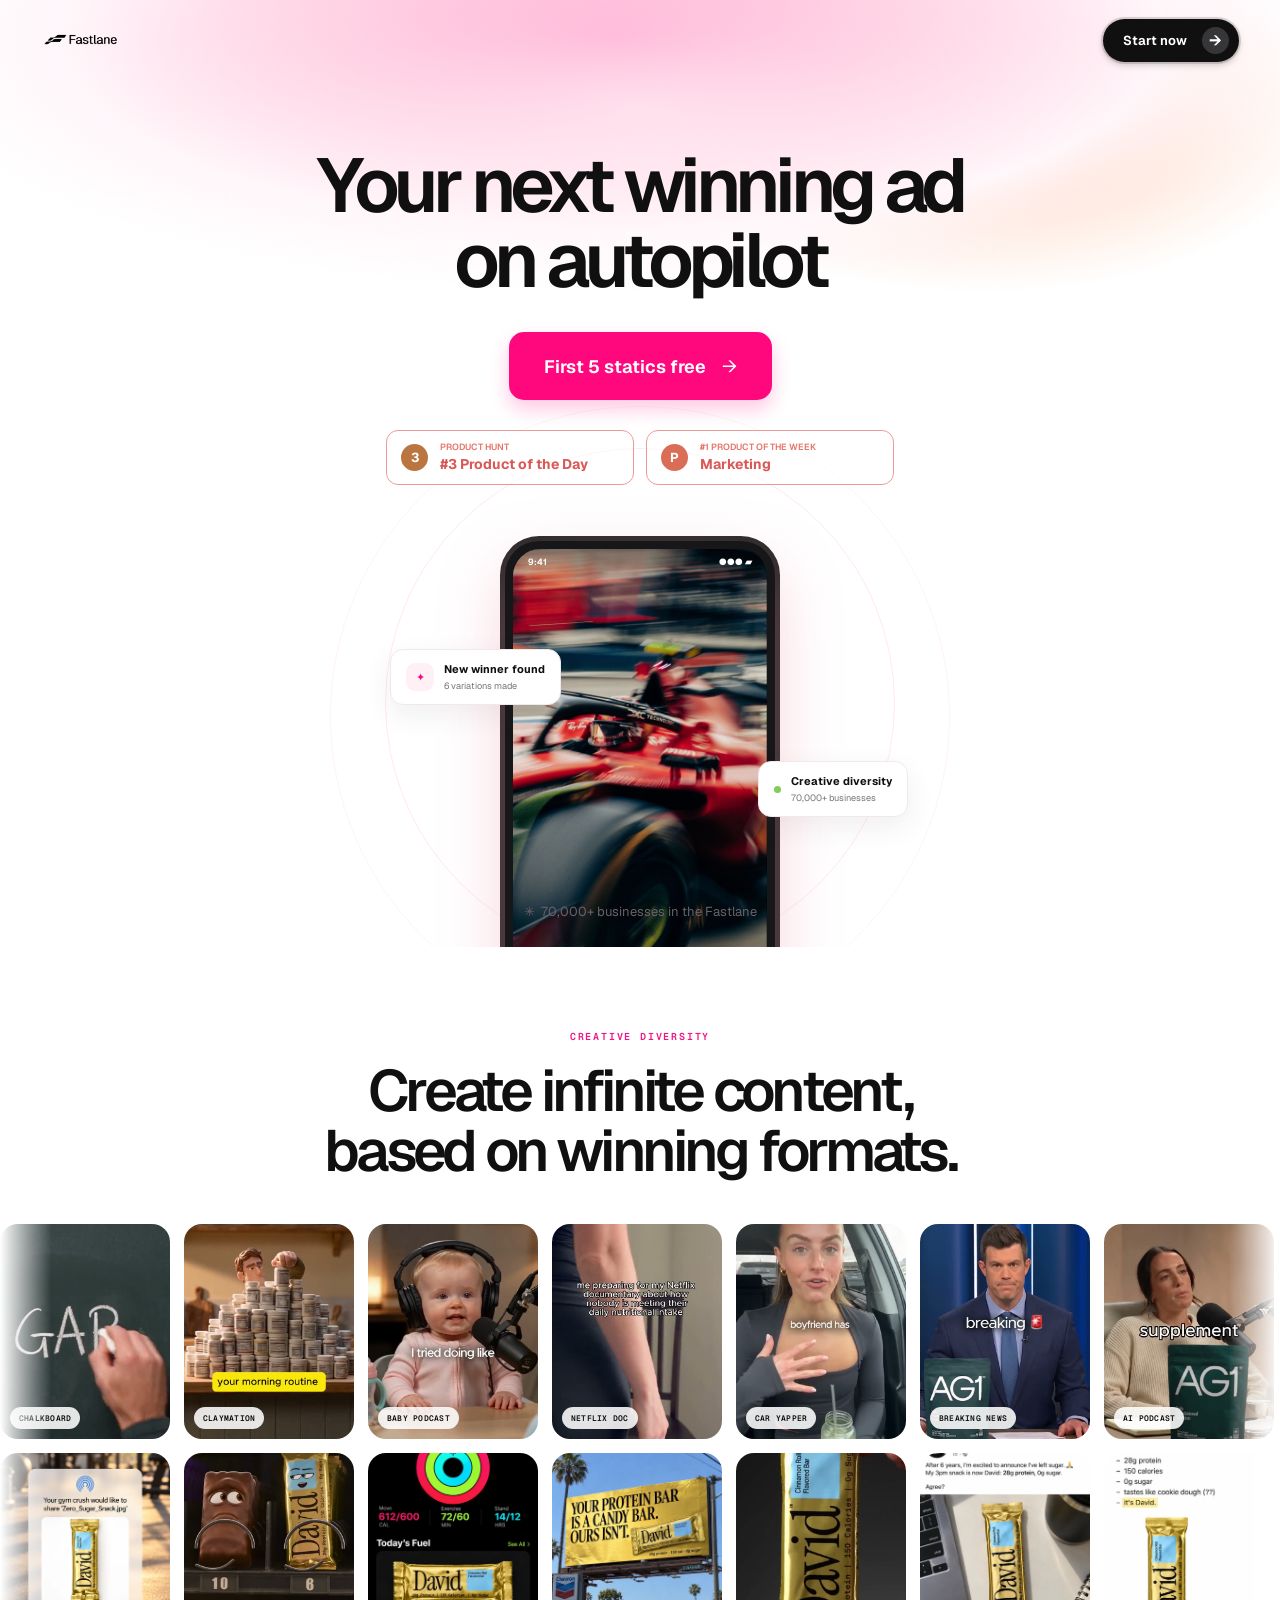
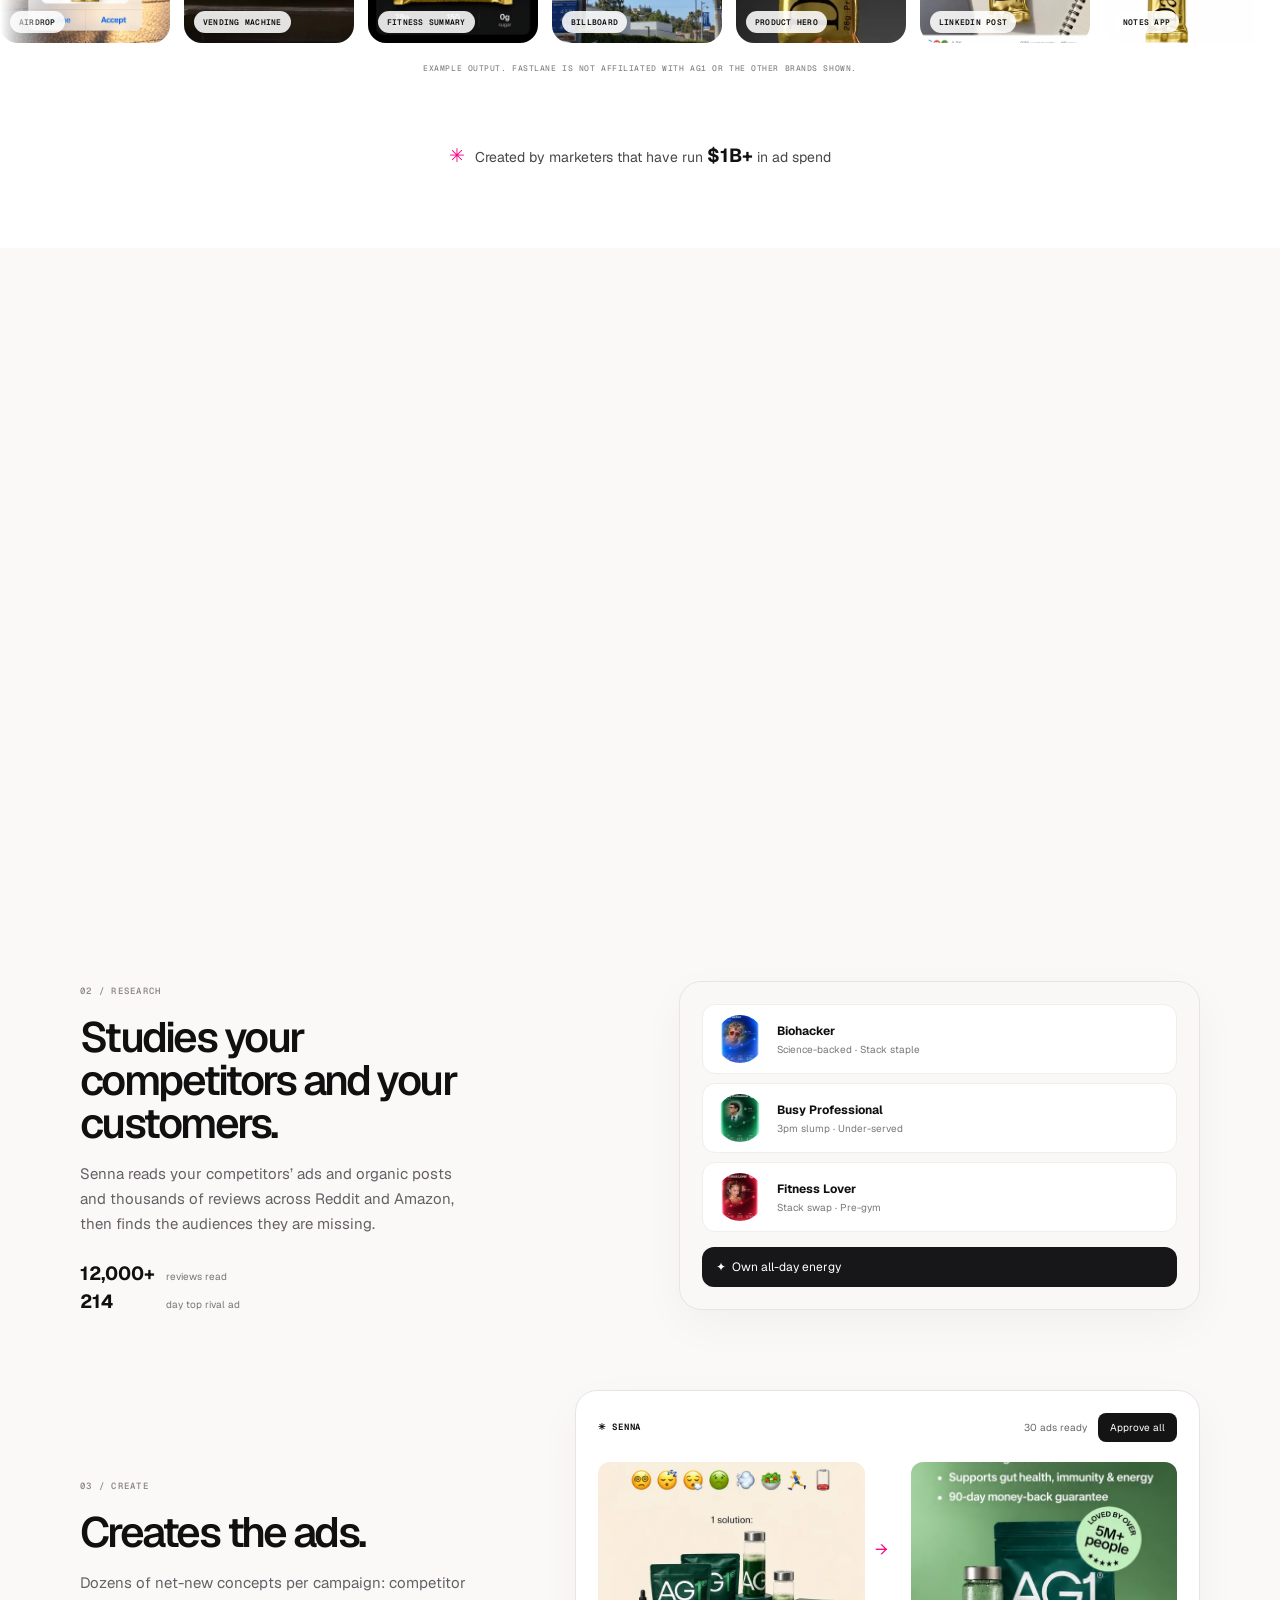
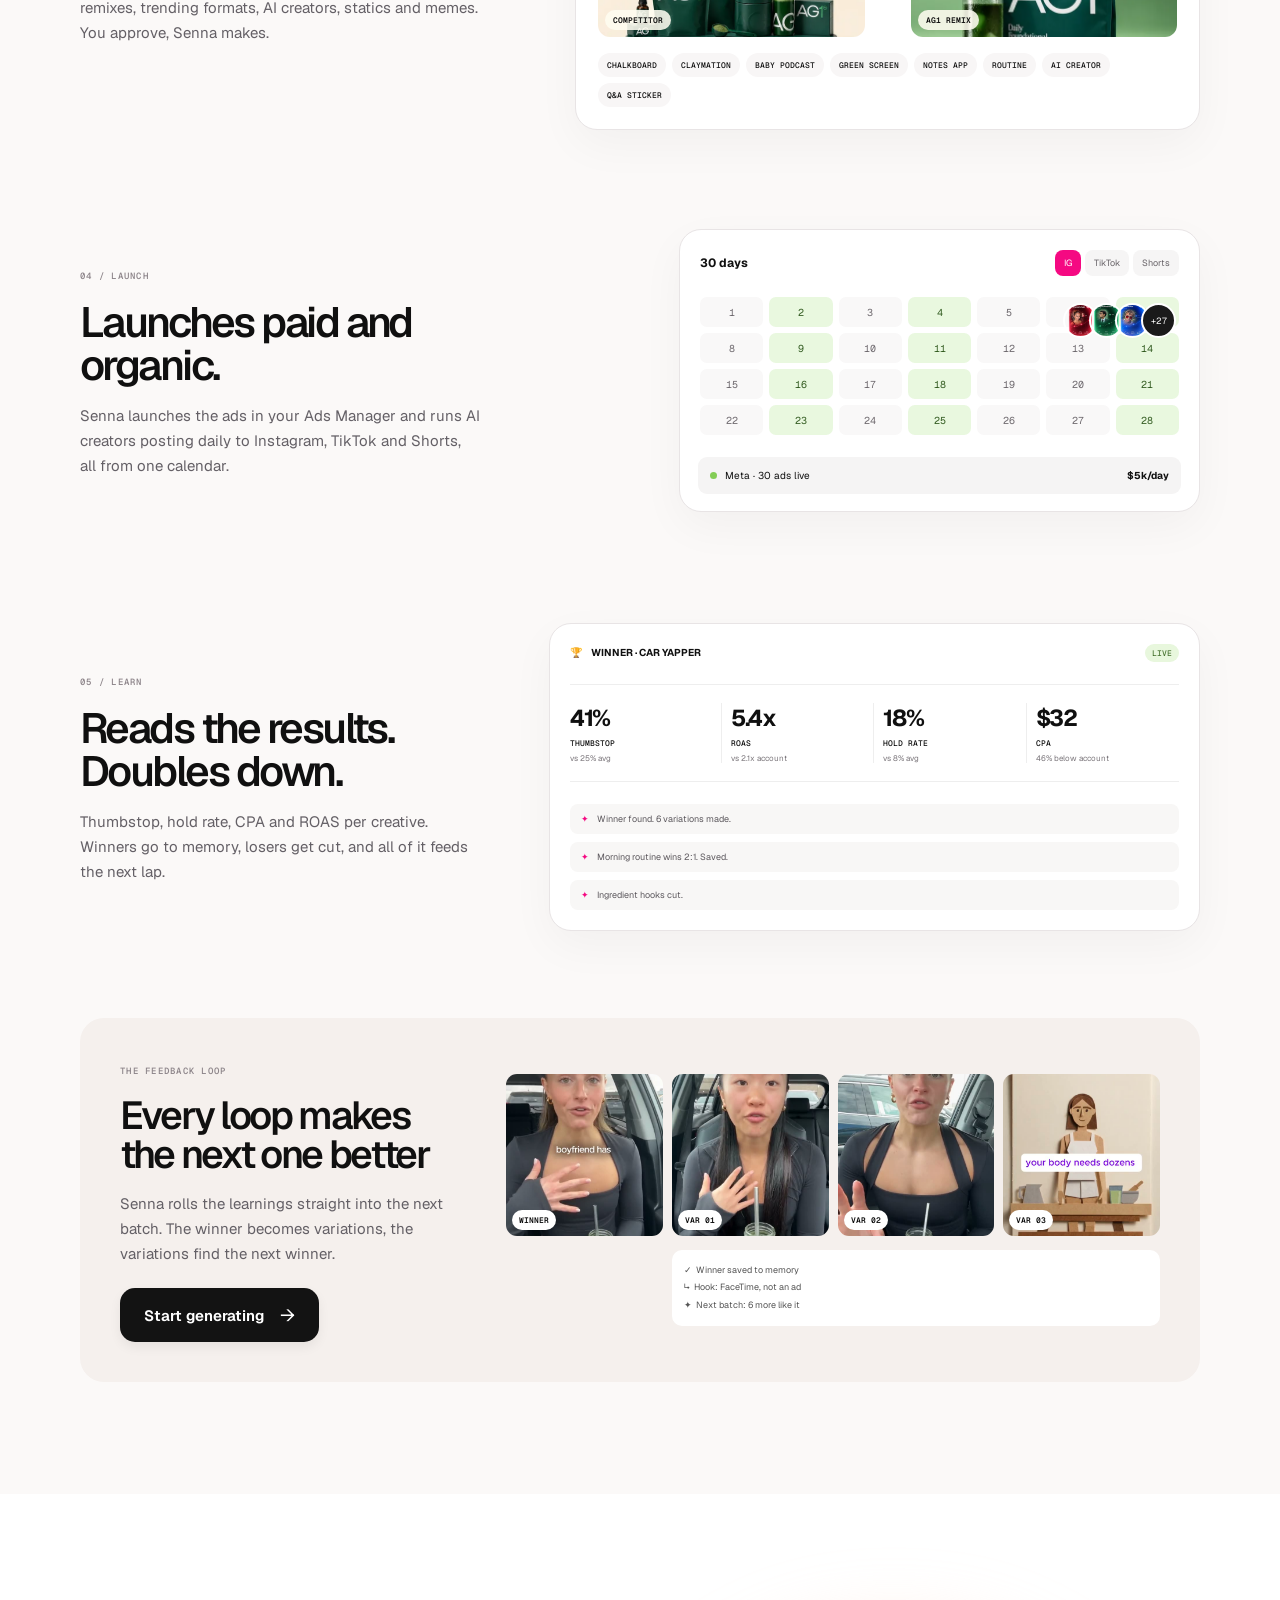
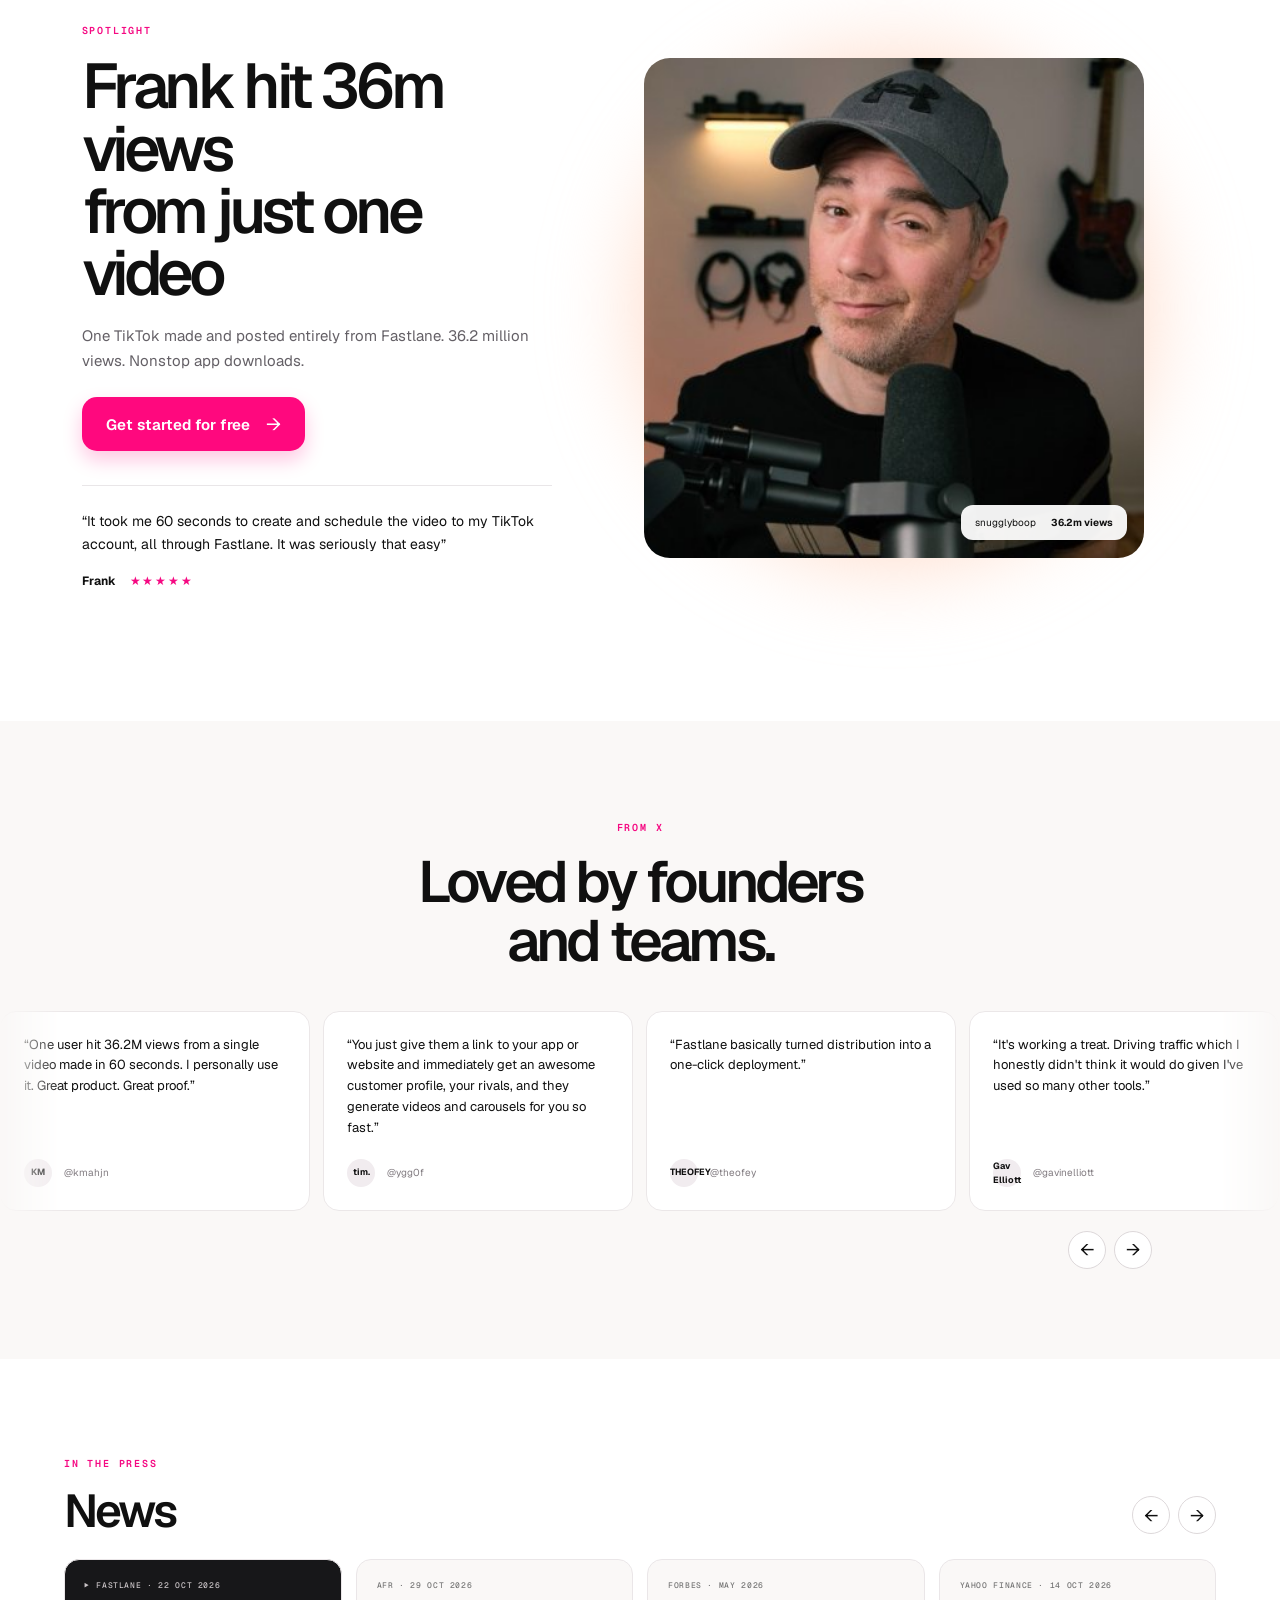
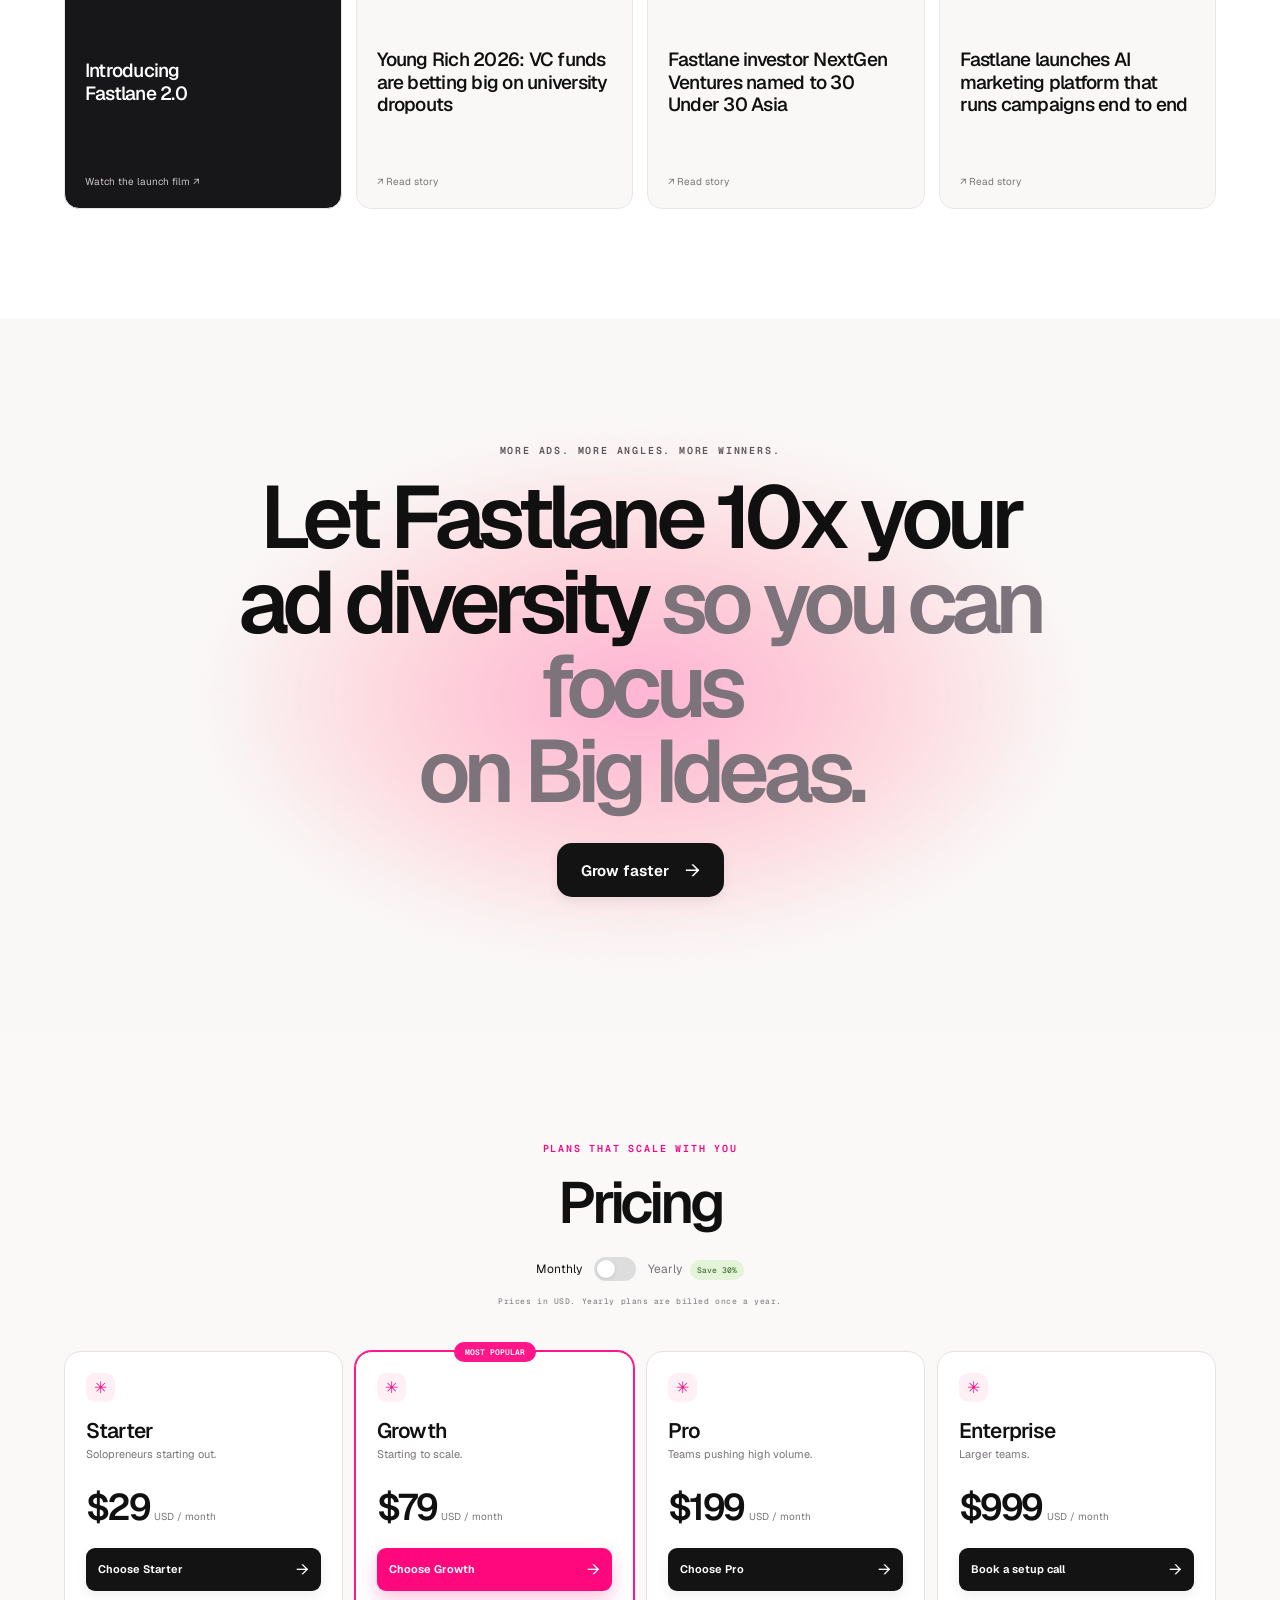
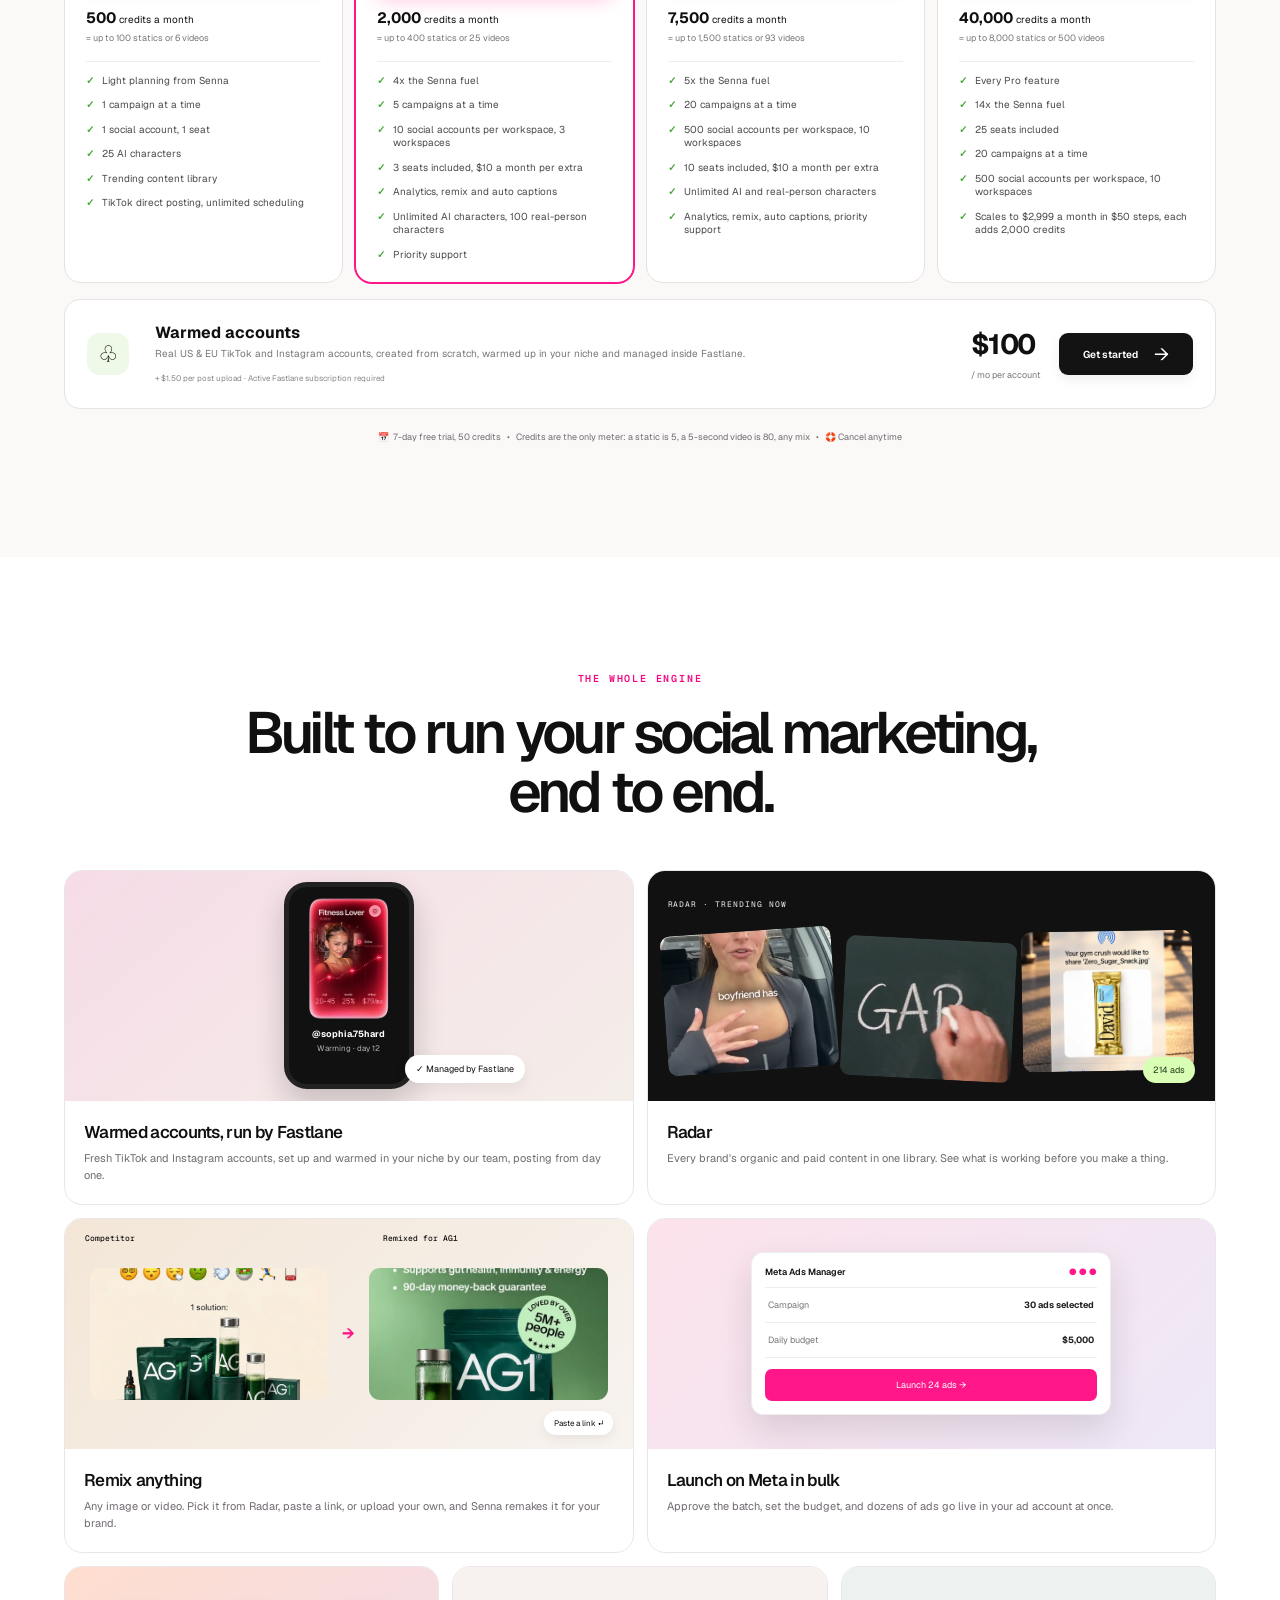
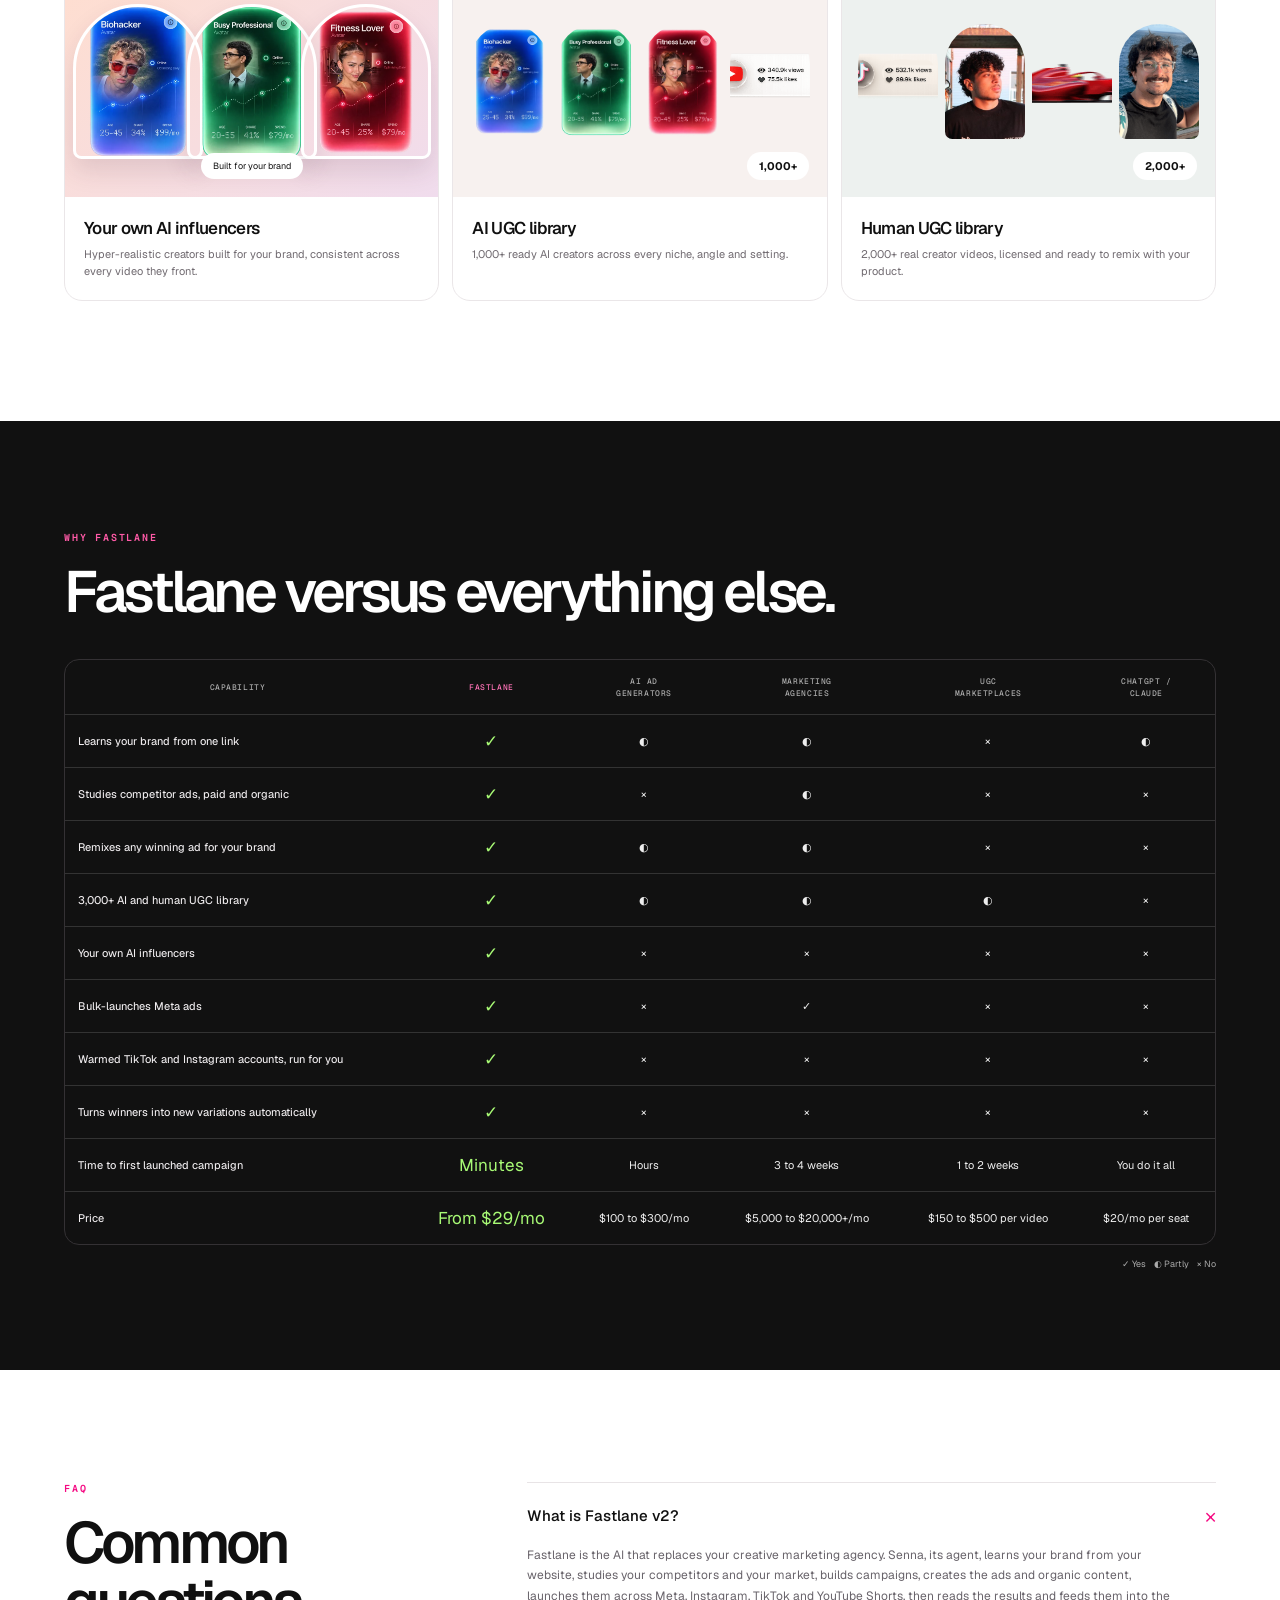
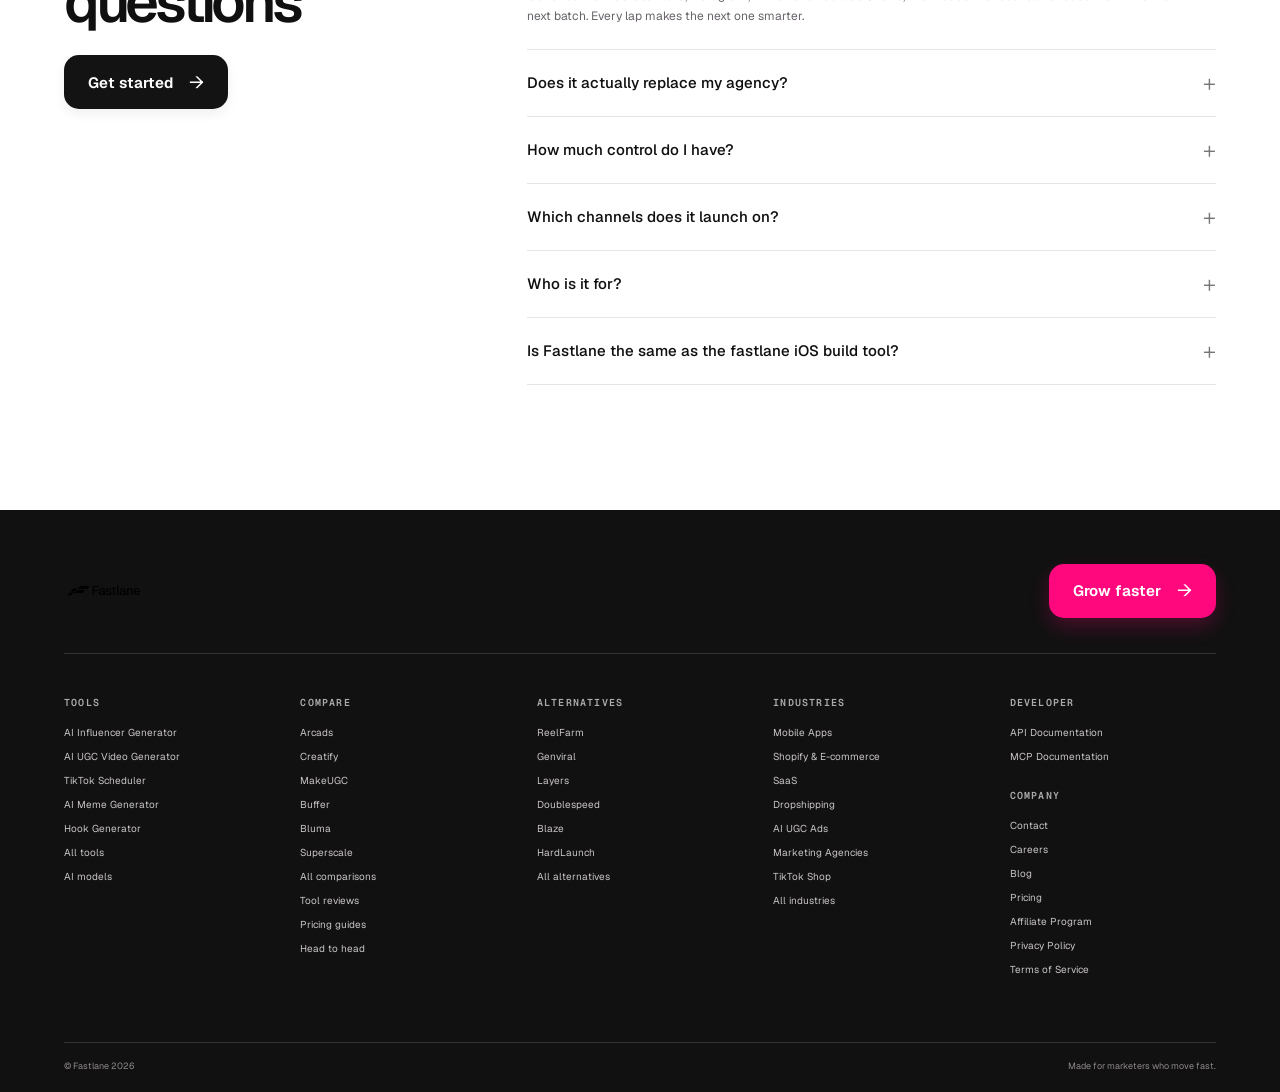
==== commit b094e48b: "feat: add reduced-motion-aware premium interactions" ====
--- a/index.html
+++ b/index.html
@@ -9,6 +9,7 @@
   <link rel="preload" href="assets/Geist_Variable-s.p.0mrjj4bg00-he.woff2" as="font" type="font/woff2" crossorigin>
   <link rel="preload" href="assets/GeistMono_Variable.p.3ms9vq719j3f8.woff2" as="font" type="font/woff2" crossorigin>
   <link rel="stylesheet" href="styles.css">
+  <link rel="stylesheet" href="motion.css">
 </head>
 <body>
   <header class="site-header">
@@ -173,5 +174,6 @@
     </div><div class="footer-bottom"><span>© Fastlane 2026</span><span>Made for marketers who move fast.</span></div>
   </footer>
   <script src="script.js" defer></script>
+  <script src="motion.js" defer></script>
 </body>
 </html>
--- a/motion.css
+++ b/motion.css
@@ -0,0 +1,160 @@
+@media (prefers-reduced-motion: no-preference) {
+  .motion-ready .hero-copy {
+    animation: motion-rise-in 620ms cubic-bezier(.2, .75, .25, 1) both;
+  }
+
+  .motion-ready .hero-reel {
+    animation: motion-rise-in 760ms 90ms cubic-bezier(.2, .75, .25, 1) both;
+  }
+
+  .motion-ready .hero-reel .note-left,
+  .motion-ready .hero-reel .note-right {
+    animation: motion-note-in 460ms 420ms cubic-bezier(.2, .75, .25, 1) both;
+  }
+
+  .motion-ready .login-card,
+  .motion-ready .onboarding-main {
+    animation: motion-rise-in 420ms cubic-bezier(.2, .75, .25, 1) both;
+  }
+
+  .motion-route-enter > * {
+    animation: motion-route-in 320ms cubic-bezier(.2, .75, .25, 1) both;
+  }
+
+  #app-content {
+    view-transition-name: workspace-content;
+  }
+
+  ::view-transition-old(workspace-content) {
+    animation: motion-view-out 140ms ease-in both;
+  }
+
+  ::view-transition-new(workspace-content) {
+    animation: motion-route-in 260ms cubic-bezier(.2, .75, .25, 1) both;
+  }
+
+  .motion-route-enter > :nth-child(2) { animation-delay: 24ms; }
+  .motion-route-enter > :nth-child(3) { animation-delay: 48ms; }
+  .motion-route-enter > :nth-child(4) { animation-delay: 72ms; }
+
+  .motion-ready .chart-placeholder::before {
+    clip-path: inset(0 100% 0 0);
+    animation: motion-chart-draw 820ms 100ms cubic-bezier(.2, .75, .25, 1) both;
+  }
+
+  .motion-ready .metric-card,
+  .motion-ready .post-tile,
+  .motion-ready .studio-card,
+  .motion-ready .remix-teaser,
+  .motion-ready .campaign-card,
+  .motion-ready .format-chip,
+  .motion-ready .nav-item,
+  .motion-ready .tab-button,
+  .motion-ready .button-primary,
+  .motion-ready .button-soft,
+  .motion-ready .button-quiet,
+  .motion-ready .button-outline,
+  .motion-ready .text-link,
+  .motion-ready .help-button,
+  .motion-ready .top-profile {
+    transition: transform 180ms cubic-bezier(.2, .75, .25, 1),
+      border-color 180ms ease, background-color 180ms ease, color 180ms ease,
+      box-shadow 180ms ease;
+  }
+
+  .motion-ready .metric-card:hover,
+  .motion-ready .post-tile:hover,
+  .motion-ready .studio-card:hover,
+  .motion-ready .remix-teaser:hover,
+  .motion-ready .campaign-card:hover {
+    transform: translateY(-2px);
+  }
+
+  .motion-ready button:active:not(:disabled),
+  .motion-ready .format-chip:active {
+    transform: scale(.985);
+  }
+
+  .motion-ready .tab-button[aria-selected="true"] {
+    box-shadow: inset 0 -2px currentColor;
+  }
+
+  .motion-ready .drawer-panel {
+    touch-action: pan-y;
+  }
+
+  .motion-ready .fl-overlay:not([hidden]) {
+    animation: motion-scrim-in 180ms ease-out both;
+  }
+
+  .motion-ready .fl-overlay.is-closing {
+    animation: motion-scrim-out 170ms ease-in both;
+  }
+
+  .motion-ready .fl-overlay.is-closing .fl-dialog {
+    animation: motion-dialog-out 170ms ease-in both;
+  }
+
+  .motion-ready .drawer-panel.is-closing {
+    animation: motion-drawer-out 190ms ease-in both;
+    pointer-events: none;
+  }
+}
+
+@keyframes motion-rise-in {
+  from { opacity: 0; transform: translateY(12px); }
+  to { opacity: 1; transform: translateY(0); }
+}
+
+@keyframes motion-note-in {
+  from { opacity: 0; transform: translateY(7px) scale(.98); }
+  to { opacity: 1; transform: translateY(0) scale(1); }
+}
+
+@keyframes motion-route-in {
+  from { opacity: 0; transform: translateY(8px); }
+  to { opacity: 1; transform: translateY(0); }
+}
+
+@keyframes motion-view-out {
+  to { opacity: 0; transform: translateY(-5px); }
+}
+
+@keyframes motion-chart-draw {
+  to { clip-path: inset(0 0 0 0); }
+}
+
+@keyframes motion-scrim-in {
+  from { opacity: 0; }
+  to { opacity: 1; }
+}
+
+@keyframes motion-scrim-out {
+  to { opacity: 0; }
+}
+
+@keyframes motion-dialog-out {
+  to { opacity: 0; transform: translateY(6px) scale(.99); }
+}
+
+@keyframes motion-drawer-out {
+  to { opacity: 0; transform: translateX(18px); }
+}
+
+@media (max-width: 760px) {
+  .drawer-panel {
+    width: min(420px, calc(100% - 20px));
+  }
+}
+
+@media (prefers-reduced-motion: reduce) {
+  html { scroll-behavior: auto !important; }
+  *,
+  *::before,
+  *::after {
+    animation-duration: .01ms !important;
+    animation-iteration-count: 1 !important;
+    scroll-behavior: auto !important;
+    transition-duration: .01ms !important;
+  }
+}
